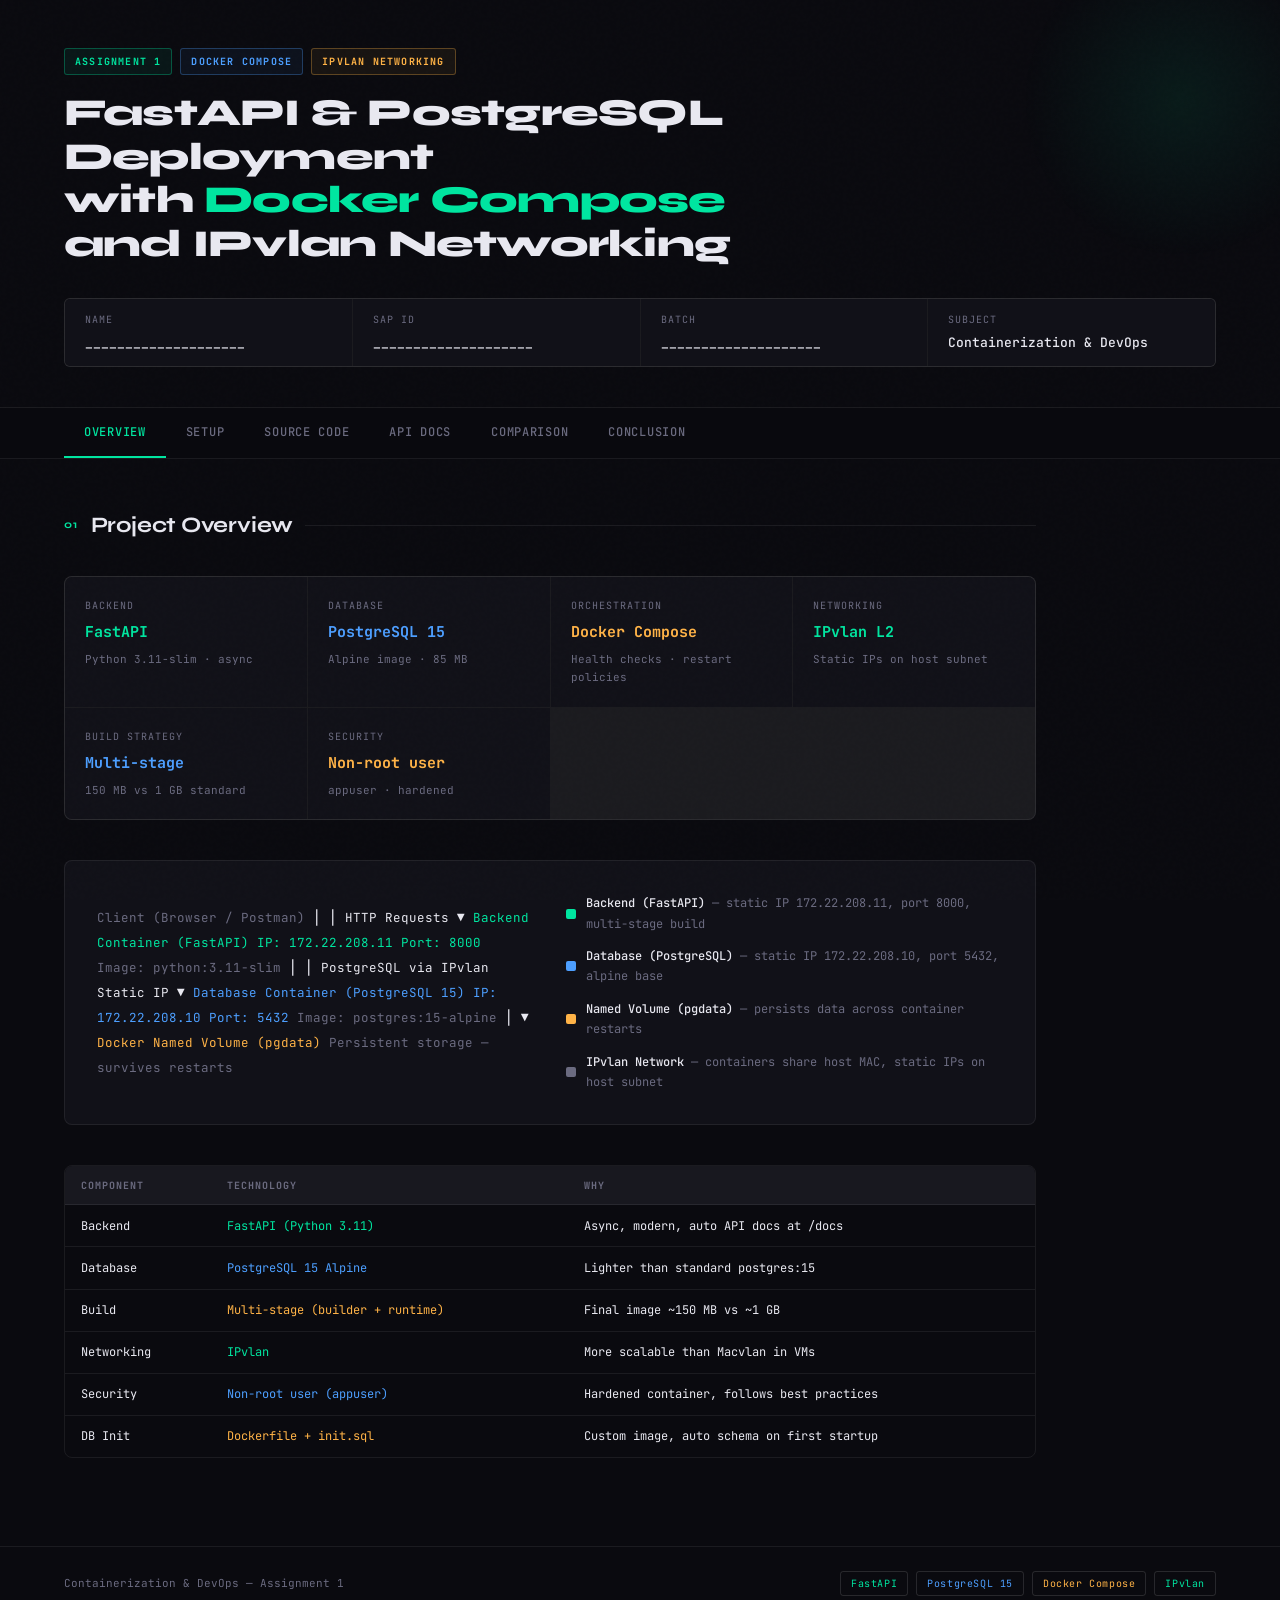
==== index.html @ c3306d7d "project files" ====
<!DOCTYPE html>
<html lang="en">
<head>
<meta charset="UTF-8">
<meta name="viewport" content="width=device-width, initial-scale=1.0">
<title>Assignment 1 — FastAPI & PostgreSQL with Docker</title>
<link href="https://fonts.googleapis.com/css2?family=JetBrains+Mono:wght@400;500;700&family=Syne:wght@400;600;700;800&display=swap" rel="stylesheet">
<style>
:root {
  --bg: #0a0a0f;
  --surface: #111118;
  --surface2: #18181f;
  --border: rgba(255,255,255,0.07);
  --border2: rgba(255,255,255,0.12);
  --text: #e8e8f0;
  --muted: #6b6b80;
  --accent: #00e5a0;
  --accent2: #4d9fff;
  --accent3: #ff6b6b;
  --amber: #ffb347;
  --font-display: 'Syne', sans-serif;
  --font-mono: 'JetBrains Mono', monospace;
}
*, *::before, *::after { box-sizing: border-box; margin: 0; padding: 0; }
html { scroll-behavior: smooth; }
body {
  background: var(--bg);
  color: var(--text);
  font-family: var(--font-mono);
  font-size: 14px;
  line-height: 1.7;
  min-height: 100vh;
}

/* ── NOISE OVERLAY ── */
body::before {
  content: '';
  position: fixed;
  inset: 0;
  background-image: url("data:image/svg+xml,%3Csvg viewBox='0 0 256 256' xmlns='http://www.w3.org/2000/svg'%3E%3Cfilter id='noise'%3E%3CfeTurbulence type='fractalNoise' baseFrequency='0.9' numOctaves='4' stitchTiles='stitch'/%3E%3C/filter%3E%3Crect width='100%25' height='100%25' filter='url(%23noise)' opacity='0.03'/%3E%3C/svg%3E");
  pointer-events: none;
  z-index: 0;
  opacity: 0.4;
}

/* ── HEADER ── */
.header {
  position: relative;
  border-bottom: 1px solid var(--border);
  padding: 3rem 4rem 2.5rem;
  overflow: hidden;
}
.header::before {
  content: '';
  position: absolute;
  top: -60px; right: -60px;
  width: 320px; height: 320px;
  border-radius: 50%;
  background: radial-gradient(circle, rgba(0,229,160,0.08) 0%, transparent 70%);
  pointer-events: none;
}
.header-top {
  display: flex;
  align-items: flex-start;
  justify-content: space-between;
  flex-wrap: wrap;
  gap: 1.5rem;
  margin-bottom: 2rem;
}
.badge-row { display: flex; gap: 8px; flex-wrap: wrap; margin-bottom: 1rem; }
.badge {
  font-size: 10px;
  font-weight: 700;
  letter-spacing: .12em;
  text-transform: uppercase;
  padding: 4px 10px;
  border-radius: 3px;
  border: 1px solid;
}
.badge-green { color: var(--accent); border-color: rgba(0,229,160,0.3); background: rgba(0,229,160,0.06); }
.badge-blue { color: var(--accent2); border-color: rgba(77,159,255,0.3); background: rgba(77,159,255,0.06); }
.badge-amber { color: var(--amber); border-color: rgba(255,179,71,0.3); background: rgba(255,179,71,0.06); }
.title {
  font-family: var(--font-display);
  font-size: clamp(22px, 4vw, 38px);
  font-weight: 800;
  line-height: 1.15;
  max-width: 680px;
  letter-spacing: -0.02em;
}
.title span { color: var(--accent); }
.meta-grid {
  display: grid;
  grid-template-columns: repeat(auto-fit, minmax(140px, 1fr));
  gap: 1px;
  background: var(--border);
  border: 1px solid var(--border);
  border-radius: 6px;
  overflow: hidden;
  margin-top: 2rem;
}
.meta-cell {
  background: var(--surface);
  padding: .75rem 1.25rem;
}
.meta-label { font-size: 10px; letter-spacing: .1em; text-transform: uppercase; color: var(--muted); margin-bottom: 4px; }
.meta-value { font-size: 13px; font-weight: 500; color: var(--text); }

/* ── NAV ── */
.nav {
  position: sticky;
  top: 0;
  background: rgba(10,10,15,0.92);
  backdrop-filter: blur(12px);
  border-bottom: 1px solid var(--border);
  padding: 0 4rem;
  display: flex;
  gap: 0;
  z-index: 100;
  overflow-x: auto;
}
.nav-btn {
  background: none;
  border: none;
  color: var(--muted);
  font-family: var(--font-mono);
  font-size: 12px;
  font-weight: 500;
  letter-spacing: .06em;
  text-transform: uppercase;
  padding: 1rem 1.25rem;
  cursor: pointer;
  border-bottom: 2px solid transparent;
  transition: color .2s, border-color .2s;
  white-space: nowrap;
}
.nav-btn:hover { color: var(--text); }
.nav-btn.active { color: var(--accent); border-bottom-color: var(--accent); }

/* ── MAIN ── */
main { padding: 3rem 4rem; max-width: 1100px; }

/* ── SECTIONS ── */
.section { display: none; animation: fadeIn .25s ease; }
.section.active { display: block; }
@keyframes fadeIn { from { opacity: 0; transform: translateY(6px); } to { opacity: 1; transform: translateY(0); } }

.section-head {
  display: flex;
  align-items: center;
  gap: 12px;
  margin-bottom: 2rem;
}
.section-num {
  font-family: var(--font-display);
  font-size: 11px;
  font-weight: 700;
  color: var(--accent);
  letter-spacing: .12em;
  text-transform: uppercase;
}
.section-title {
  font-family: var(--font-display);
  font-size: 22px;
  font-weight: 700;
  letter-spacing: -0.01em;
}
.section-line { flex: 1; height: 1px; background: var(--border); }

/* ── CARDS ── */
.cards { display: grid; grid-template-columns: repeat(auto-fit, minmax(200px, 1fr)); gap: 1px; background: var(--border); border: 1px solid var(--border); border-radius: 8px; overflow: hidden; margin-bottom: 2.5rem; }
.card { background: var(--surface); padding: 1.25rem; transition: background .15s; }
.card:hover { background: var(--surface2); }
.card-label { font-size: 10px; letter-spacing: .1em; text-transform: uppercase; color: var(--muted); margin-bottom: 6px; }
.card-value { font-size: 15px; font-weight: 700; margin-bottom: 4px; }
.card-sub { font-size: 11px; color: var(--muted); }
.card-value.green { color: var(--accent); }
.card-value.blue { color: var(--accent2); }
.card-value.amber { color: var(--amber); }
.card-value.red { color: var(--accent3); }

/* ── ARCH DIAGRAM ── */
.arch {
  background: var(--surface);
  border: 1px solid var(--border);
  border-radius: 8px;
  padding: 2rem;
  margin-bottom: 2.5rem;
  display: grid;
  grid-template-columns: 1fr 1fr;
  gap: 2rem;
  align-items: center;
}
.arch-diagram { font-family: var(--font-mono); font-size: 12.5px; line-height: 2; }
.arch-diagram .g { color: var(--accent); }
.arch-diagram .b { color: var(--accent2); }
.arch-diagram .a { color: var(--amber); }
.arch-diagram .dim { color: var(--muted); }
.arch-legend { display: flex; flex-direction: column; gap: 12px; }
.leg-item { display: flex; align-items: center; gap: 10px; }
.leg-dot { width: 10px; height: 10px; border-radius: 2px; flex-shrink: 0; }
.leg-text { font-size: 12px; color: var(--muted); }
.leg-text strong { color: var(--text); font-weight: 500; }

/* ── STEPS ── */
.steps { display: flex; flex-direction: column; gap: 0; border: 1px solid var(--border); border-radius: 8px; overflow: hidden; margin-bottom: 2.5rem; }
.step { display: flex; gap: 1.25rem; padding: 1.5rem; border-bottom: 1px solid var(--border); background: var(--surface); transition: background .15s; }
.step:last-child { border-bottom: none; }
.step:hover { background: var(--surface2); }
.step-num {
  width: 32px; height: 32px;
  border-radius: 6px;
  background: rgba(0,229,160,0.08);
  border: 1px solid rgba(0,229,160,0.2);
  color: var(--accent);
  display: flex; align-items: center; justify-content: center;
  font-size: 12px; font-weight: 700;
  flex-shrink: 0;
}
.step-body {}
.step-title { font-weight: 700; font-size: 13px; margin-bottom: 4px; color: var(--text); }
.step-desc { font-size: 12px; color: var(--muted); line-height: 1.6; margin-bottom: 8px; }

/* ── CODE ── */
.code {
  background: #0d0d14;
  border: 1px solid var(--border2);
  border-radius: 6px;
  padding: .75rem 1rem;
  font-family: var(--font-mono);
  font-size: 12px;
  line-height: 1.8;
  color: #c8c8d8;
  overflow-x: auto;
  white-space: pre;
  margin-top: 8px;
}
.code .cmd { color: var(--accent); }
.code .flag { color: var(--accent2); }
.code .val { color: var(--amber); }
.code .cmt { color: var(--muted); font-style: italic; }
.code-block-full {
  background: #0d0d14;
  border: 1px solid var(--border2);
  border-radius: 8px;
  overflow: hidden;
  margin-bottom: 2rem;
}
.code-header {
  background: var(--surface2);
  border-bottom: 1px solid var(--border);
  padding: .5rem 1rem;
  display: flex;
  align-items: center;
  justify-content: space-between;
}
.code-filename { font-size: 11px; color: var(--accent2); letter-spacing: .04em; }
.code-lang { font-size: 10px; color: var(--muted); text-transform: uppercase; letter-spacing: .1em; }
.code-body { padding: 1.25rem; font-size: 12px; line-height: 1.9; overflow-x: auto; white-space: pre; color: #c8c8d8; }
.kw { color: #c792ea; }
.str { color: #c3e88d; }
.fn { color: #82aaff; }
.num { color: var(--amber); }
.cm { color: #546e7a; font-style: italic; }
.dec { color: var(--accent); }

/* ── TABLE ── */
.table-wrap { border: 1px solid var(--border); border-radius: 8px; overflow: hidden; margin-bottom: 2.5rem; overflow-x: auto; }
table { width: 100%; border-collapse: collapse; }
th { background: var(--surface2); padding: .65rem 1rem; text-align: left; font-size: 10px; font-weight: 700; letter-spacing: .1em; text-transform: uppercase; color: var(--muted); border-bottom: 1px solid var(--border); white-space: nowrap; }
td { padding: .65rem 1rem; border-bottom: 1px solid var(--border); font-size: 12px; color: var(--text); }
tr:last-child td { border-bottom: none; }
tr:hover td { background: var(--surface2); }
.tick { color: var(--accent); font-weight: 700; }
.cross { color: var(--accent3); font-weight: 700; }

/* ── API ENDPOINTS ── */
.endpoints { display: flex; flex-direction: column; gap: 1px; background: var(--border); border: 1px solid var(--border); border-radius: 8px; overflow: hidden; margin-bottom: 2.5rem; }
.endpoint { background: var(--surface); padding: 1.25rem 1.5rem; display: flex; gap: 1rem; align-items: flex-start; transition: background .15s; }
.endpoint:hover { background: var(--surface2); }
.method-badge { font-size: 10px; font-weight: 700; padding: 3px 10px; border-radius: 3px; flex-shrink: 0; margin-top: 3px; letter-spacing: .06em; }
.get { background: rgba(0,229,160,0.1); color: var(--accent); border: 1px solid rgba(0,229,160,0.25); }
.post { background: rgba(77,159,255,0.1); color: var(--accent2); border: 1px solid rgba(77,159,255,0.25); }
.ep-path { font-weight: 700; font-size: 14px; color: var(--text); margin-bottom: 4px; }
.ep-desc { font-size: 12px; color: var(--muted); margin-bottom: 8px; }
.ep-response { background: #0d0d14; border: 1px solid var(--border2); border-radius: 4px; padding: .5rem .75rem; font-size: 11px; color: var(--accent); white-space: pre; overflow-x: auto; }

/* ── CONCLUSION ── */
.conclusion-grid { display: grid; grid-template-columns: repeat(auto-fit, minmax(240px, 1fr)); gap: 12px; margin-bottom: 2.5rem; }
.conclusion-item { background: var(--surface); border: 1px solid var(--border); border-radius: 8px; padding: 1rem 1.25rem; display: flex; gap: 10px; align-items: flex-start; }
.check-icon { width: 20px; height: 20px; border-radius: 4px; background: rgba(0,229,160,0.1); border: 1px solid rgba(0,229,160,0.25); display: flex; align-items: center; justify-content: center; font-size: 11px; color: var(--accent); flex-shrink: 0; margin-top: 1px; }
.conclusion-text { font-size: 12px; line-height: 1.6; color: var(--muted); }
.conclusion-text strong { color: var(--text); font-weight: 600; display: block; margin-bottom: 2px; }

/* ── FOOTER ── */
footer {
  border-top: 1px solid var(--border);
  padding: 1.5rem 4rem;
  display: flex;
  justify-content: space-between;
  align-items: center;
  flex-wrap: wrap;
  gap: 1rem;
  font-size: 11px;
  color: var(--muted);
}
.footer-pills { display: flex; gap: 8px; flex-wrap: wrap; }
.fpill { padding: 3px 10px; border-radius: 3px; border: 1px solid var(--border2); font-size: 10px; letter-spacing: .06em; }

@media (max-width: 768px) {
  .header, main, footer { padding-left: 1.5rem; padding-right: 1.5rem; }
  .nav { padding: 0 1.5rem; }
  .arch { grid-template-columns: 1fr; }
}
</style>
</head>
<body>

<!-- HEADER -->
<header class="header">
  <div class="badge-row">
    <span class="badge badge-green">Assignment 1</span>
    <span class="badge badge-blue">Docker Compose</span>
    <span class="badge badge-amber">IPvlan Networking</span>
  </div>
  <h1 class="title">FastAPI & PostgreSQL Deployment<br>with <span>Docker Compose</span> and IPvlan Networking</h1>
  <div class="meta-grid">
    <div class="meta-cell">
      <div class="meta-label">Name</div>
      <div class="meta-value">____________________</div>
    </div>
    <div class="meta-cell">
      <div class="meta-label">SAP ID</div>
      <div class="meta-value">____________________</div>
    </div>
    <div class="meta-cell">
      <div class="meta-label">Batch</div>
      <div class="meta-value">____________________</div>
    </div>
    <div class="meta-cell">
      <div class="meta-label">Subject</div>
      <div class="meta-value">Containerization & DevOps</div>
    </div>
  </div>
</header>

<!-- NAV -->
<nav class="nav">
  <button class="nav-btn active" onclick="showSection('overview')">Overview</button>
  <button class="nav-btn" onclick="showSection('setup')">Setup</button>
  <button class="nav-btn" onclick="showSection('code')">Source Code</button>
  <button class="nav-btn" onclick="showSection('api')">API Docs</button>
  <button class="nav-btn" onclick="showSection('compare')">Comparison</button>
  <button class="nav-btn" onclick="showSection('conclusion')">Conclusion</button>
</nav>

<!-- MAIN -->
<main>

  <!-- OVERVIEW -->
  <section class="section active" id="sec-overview">
    <div class="section-head">
      <span class="section-num">01</span>
      <h2 class="section-title">Project Overview</h2>
      <div class="section-line"></div>
    </div>

    <div class="cards">
      <div class="card">
        <div class="card-label">Backend</div>
        <div class="card-value green">FastAPI</div>
        <div class="card-sub">Python 3.11-slim · async</div>
      </div>
      <div class="card">
        <div class="card-label">Database</div>
        <div class="card-value blue">PostgreSQL 15</div>
        <div class="card-sub">Alpine image · 85 MB</div>
      </div>
      <div class="card">
        <div class="card-label">Orchestration</div>
        <div class="card-value amber">Docker Compose</div>
        <div class="card-sub">Health checks · restart policies</div>
      </div>
      <div class="card">
        <div class="card-label">Networking</div>
        <div class="card-value green">IPvlan L2</div>
        <div class="card-sub">Static IPs on host subnet</div>
      </div>
      <div class="card">
        <div class="card-label">Build Strategy</div>
        <div class="card-value blue">Multi-stage</div>
        <div class="card-sub">150 MB vs 1 GB standard</div>
      </div>
      <div class="card">
        <div class="card-label">Security</div>
        <div class="card-value amber">Non-root user</div>
        <div class="card-sub">appuser · hardened</div>
      </div>
    </div>

    <div class="arch">
      <div class="arch-diagram"><span class="dim">Client (Browser / Postman)</span>
          │
          │ HTTP Requests
          ▼
<span class="g">Backend Container (FastAPI)</span>
<span class="g">IP: 172.22.208.11  Port: 8000</span>
<span class="dim">Image: python:3.11-slim</span>
          │
          │ PostgreSQL via IPvlan Static IP
          ▼
<span class="b">Database Container (PostgreSQL 15)</span>
<span class="b">IP: 172.22.208.10  Port: 5432</span>
<span class="dim">Image: postgres:15-alpine</span>
          │
          ▼
<span class="a">Docker Named Volume (pgdata)</span>
<span class="dim">Persistent storage — survives restarts</span></div>
      <div class="arch-legend">
        <div class="leg-item"><div class="leg-dot" style="background:var(--accent)"></div><div class="leg-text"><strong>Backend (FastAPI)</strong> — static IP 172.22.208.11, port 8000, multi-stage build</div></div>
        <div class="leg-item"><div class="leg-dot" style="background:var(--accent2)"></div><div class="leg-text"><strong>Database (PostgreSQL)</strong> — static IP 172.22.208.10, port 5432, alpine base</div></div>
        <div class="leg-item"><div class="leg-dot" style="background:var(--amber)"></div><div class="leg-text"><strong>Named Volume (pgdata)</strong> — persists data across container restarts</div></div>
        <div class="leg-item"><div class="leg-dot" style="background:var(--muted)"></div><div class="leg-text"><strong>IPvlan Network</strong> — containers share host MAC, static IPs on host subnet</div></div>
      </div>
    </div>

    <div class="table-wrap">
      <table>
        <tr><th>Component</th><th>Technology</th><th>Why</th></tr>
        <tr><td>Backend</td><td style="color:var(--accent)">FastAPI (Python 3.11)</td><td>Async, modern, auto API docs at /docs</td></tr>
        <tr><td>Database</td><td style="color:var(--accent2)">PostgreSQL 15 Alpine</td><td>Lighter than standard postgres:15</td></tr>
        <tr><td>Build</td><td style="color:var(--amber)">Multi-stage (builder + runtime)</td><td>Final image ~150 MB vs ~1 GB</td></tr>
        <tr><td>Networking</td><td style="color:var(--accent)">IPvlan</td><td>More scalable than Macvlan in VMs</td></tr>
        <tr><td>Security</td><td style="color:var(--accent2)">Non-root user (appuser)</td><td>Hardened container, follows best practices</td></tr>
        <tr><td>DB Init</td><td style="color:var(--amber)">Dockerfile + init.sql</td><td>Custom image, auto schema on first startup</td></tr>
      </table>
    </div>
  </section>

  <!-- SETUP -->
  <section class="section" id="sec-setup">
    <div class="section-head">
      <span class="section-num">02</span>
      <h2 class="section-title">Step-by-Step Setup</h2>
      <div class="section-line"></div>
    </div>

    <div class="steps">
      <div class="step">
        <div class="step-num">1</div>
        <div class="step-body">
          <div class="step-title">Create project directory structure</div>
          <div class="step-desc">Create the main working directory and subdirectories for backend, database, and screenshots.</div>
          <div class="code"><span class="cmd">mkdir</span> containerized-webapp
<span class="cmd">cd</span> containerized-webapp
<span class="cmd">mkdir</span> backend database screenshots</div>
        </div>
      </div>
      <div class="step">
        <div class="step-num">2</div>
        <div class="step-body">
          <div class="step-title">Create all project files</div>
          <div class="step-desc">Create app.py, requirements.txt, Dockerfiles, init.sql, docker-compose.yml and .gitignore.</div>
          <div class="code"><span class="cmd">nano</span> backend/app.py
<span class="cmd">nano</span> backend/requirements.txt
<span class="cmd">nano</span> backend/Dockerfile
<span class="cmd">nano</span> backend/.dockerignore
<span class="cmd">nano</span> database/Dockerfile
<span class="cmd">nano</span> database/init.sql
<span class="cmd">nano</span> docker-compose.yml</div>
        </div>
      </div>
      <div class="step">
        <div class="step-num">3</div>
        <div class="step-body">
          <div class="step-title">Create IPvlan network</div>
          <div class="step-desc">IPvlan shares the host MAC address — more scalable than Macvlan in virtualized/cloud environments. Must be created before running compose.</div>
          <div class="code"><span class="cmd">docker network create</span> <span class="flag">-d</span> ipvlan \
  <span class="flag">--subnet=</span><span class="val">172.22.208.0/24</span> \
  <span class="flag">--gateway=</span><span class="val">172.22.208.1</span> \
  <span class="flag">-o</span> <span class="val">ipvlan_mode=l2</span> \
  <span class="flag">-o</span> <span class="val">parent=eth0</span> mynetwork</div>
        </div>
      </div>
      <div class="step">
        <div class="step-num">4</div>
        <div class="step-body">
          <div class="step-title">Verify network creation</div>
          <div class="step-desc">Confirm the IPvlan network appears in the list and inspect its configuration.</div>
          <div class="code"><span class="cmd">docker network ls</span>
<span class="cmd">docker network inspect</span> mynetwork</div>
        </div>
      </div>
      <div class="step">
        <div class="step-num">5</div>
        <div class="step-body">
          <div class="step-title">Build and start all containers</div>
          <div class="step-desc">Docker Compose builds both images and starts containers. Backend waits for DB health check before starting.</div>
          <div class="code"><span class="cmd">docker compose up</span> <span class="flag">--build</span></div>
        </div>
      </div>
      <div class="step">
        <div class="step-num">6</div>
        <div class="step-body">
          <div class="step-title">Verify running containers and static IPs</div>
          <div class="step-desc">Confirm both containers are up and assigned their correct static IP addresses.</div>
          <div class="code"><span class="cmd">docker ps</span>
<span class="cmd">docker inspect</span> backend_api | grep IPAddress
<span class="cmd">docker inspect</span> postgres_db | grep IPAddress</div>
        </div>
      </div>
      <div class="step">
        <div class="step-num">7</div>
        <div class="step-body">
          <div class="step-title">Test API endpoints</div>
          <div class="step-desc">Run health check, insert a record via POST, then fetch all records via GET.</div>
          <div class="code"><span class="cmt"># Health check</span>
<span class="cmd">docker exec</span> backend_api python3 -c <span class="val">"import urllib.request; print(urllib.request.urlopen('http://localhost:8000/health').read().decode())"</span>

<span class="cmt"># Insert record (POST)</span>
<span class="cmd">docker exec</span> backend_api python3 -c <span class="val">"
import urllib.request, json
data = json.dumps({'data': 'Hello World'}).encode()
req = urllib.request.Request('http://localhost:8000/api/records',
  data=data, headers={'Content-Type': 'application/json'})
print(urllib.request.urlopen(req).read().decode())"</span>

<span class="cmt"># Fetch all records (GET)</span>
<span class="cmd">docker exec</span> backend_api python3 -c <span class="val">"import urllib.request; print(urllib.request.urlopen('http://localhost:8000/api/records').read().decode())"</span></div>
        </div>
      </div>
      <div class="step">
        <div class="step-num">8</div>
        <div class="step-body">
          <div class="step-title">Test volume persistence</div>
          <div class="step-desc">Stop containers, restart them, and verify data survives — confirming named volume works correctly.</div>
          <div class="code"><span class="cmd">docker compose down</span>
<span class="cmd">docker compose up</span> <span class="flag">-d</span>
<span class="cmd">docker volume ls</span>
<span class="cmt"># Fetch records again — data should still exist</span></div>
        </div>
      </div>
    </div>
  </section>

  <!-- SOURCE CODE -->
  <section class="section" id="sec-code">
    <div class="section-head">
      <span class="section-num">03</span>
      <h2 class="section-title">Source Code</h2>
      <div class="section-line"></div>
    </div>

    <div class="code-block-full">
      <div class="code-header">
        <span class="code-filename">backend/app.py</span>
        <span class="code-lang">Python</span>
      </div>
      <div class="code-body"><span class="kw">from</span> fastapi <span class="kw">import</span> FastAPI
<span class="kw">from</span> pydantic <span class="kw">import</span> BaseModel
<span class="kw">import</span> psycopg2, os, time

app = <span class="fn">FastAPI</span>(title=<span class="str">"Containerized Web App"</span>, version=<span class="str">"1.0.0"</span>)

DB_HOST = os.getenv(<span class="str">"DB_HOST"</span>, <span class="str">"db"</span>)
DB_PORT = os.getenv(<span class="str">"DB_PORT"</span>, <span class="str">"5432"</span>)
DB_NAME = os.getenv(<span class="str">"DB_NAME"</span>, <span class="str">"appdb"</span>)
DB_USER = os.getenv(<span class="str">"DB_USER"</span>, <span class="str">"shreya"</span>)
DB_PASS = os.getenv(<span class="str">"DB_PASS"</span>, <span class="str">"shreya123"</span>)

<span class="kw">def</span> <span class="fn">get_connection</span>():
    retries = <span class="num">5</span>
    <span class="kw">while</span> retries > <span class="num">0</span>:
        <span class="kw">try</span>:
            conn = psycopg2.<span class="fn">connect</span>(host=DB_HOST, port=DB_PORT,
                dbname=DB_NAME, user=DB_USER, password=DB_PASS)
            <span class="kw">return</span> conn
        <span class="kw">except</span> psycopg2.OperationalError:
            retries -= <span class="num">1</span>
            time.<span class="fn">sleep</span>(<span class="num">2</span>)
    <span class="kw">raise</span> <span class="fn">Exception</span>(<span class="str">"Could not connect to database."</span>)

<span class="dec">@app.on_event</span>(<span class="str">"startup"</span>)
<span class="kw">def</span> <span class="fn">startup_event</span>():
    conn = <span class="fn">get_connection</span>()
    cur = conn.<span class="fn">cursor</span>()
    cur.<span class="fn">execute</span>(<span class="str">"""CREATE TABLE IF NOT EXISTS records (
        id SERIAL PRIMARY KEY,
        data TEXT NOT NULL,
        created_at TIMESTAMP DEFAULT CURRENT_TIMESTAMP
    )"""</span>)
    conn.<span class="fn">commit</span>(); cur.<span class="fn">close</span>(); conn.<span class="fn">close</span>()

<span class="kw">class</span> <span class="fn">RecordIn</span>(BaseModel):
    data: str

<span class="dec">@app.get</span>(<span class="str">"/health"</span>)
<span class="kw">def</span> <span class="fn">health_check</span>():
    <span class="kw">return</span> {<span class="str">"status"</span>: <span class="str">"healthy"</span>, <span class="str">"service"</span>: <span class="str">"fastapi-backend"</span>}

<span class="dec">@app.post</span>(<span class="str">"/api/records"</span>)
<span class="kw">def</span> <span class="fn">insert_record</span>(record: RecordIn):
    conn = <span class="fn">get_connection</span>()
    cur = conn.<span class="fn">cursor</span>()
    cur.<span class="fn">execute</span>(<span class="str">"INSERT INTO records (data) VALUES (%s) RETURNING id"</span>, (record.data,))
    new_id = cur.<span class="fn">fetchone</span>()[<span class="num">0</span>]
    conn.<span class="fn">commit</span>(); cur.<span class="fn">close</span>(); conn.<span class="fn">close</span>()
    <span class="kw">return</span> {<span class="str">"message"</span>: <span class="str">"Record inserted successfully"</span>, <span class="str">"id"</span>: new_id}

<span class="dec">@app.get</span>(<span class="str">"/api/records"</span>)
<span class="kw">def</span> <span class="fn">fetch_records</span>():
    conn = <span class="fn">get_connection</span>()
    cur = conn.<span class="fn">cursor</span>()
    cur.<span class="fn">execute</span>(<span class="str">"SELECT id, data, created_at FROM records ORDER BY id"</span>)
    rows = cur.<span class="fn">fetchall</span>()
    cur.<span class="fn">close</span>(); conn.<span class="fn">close</span>()
    <span class="kw">return</span> [{<span class="str">"id"</span>: r[<span class="num">0</span>], <span class="str">"data"</span>: r[<span class="num">1</span>], <span class="str">"created_at"</span>: <span class="fn">str</span>(r[<span class="num">2</span>])} <span class="kw">for</span> r <span class="kw">in</span> rows]</div>
    </div>

    <div class="code-block-full">
      <div class="code-header">
        <span class="code-filename">backend/Dockerfile</span>
        <span class="code-lang">Dockerfile · Multi-stage</span>
      </div>
      <div class="code-body"><span class="cm"># Stage 1: Builder — installs all dependencies</span>
<span class="kw">FROM</span> python:3.11-slim <span class="kw">AS</span> builder
<span class="kw">WORKDIR</span> /build
<span class="kw">COPY</span> requirements.txt .
<span class="kw">RUN</span> pip install --upgrade pip && \
    pip install --prefix=/install --no-cache-dir -r requirements.txt

<span class="cm"># Stage 2: Runtime — copies only what is needed</span>
<span class="kw">FROM</span> python:3.11-slim <span class="kw">AS</span> runtime
<span class="kw">WORKDIR</span> /app
<span class="kw">COPY</span> --from=builder /install /usr/local
<span class="kw">COPY</span> app.py .

<span class="cm"># Create non-root user for security</span>
<span class="kw">RUN</span> addgroup --system appgroup && \
    adduser --system --ingroup appgroup appuser
<span class="kw">USER</span> appuser
<span class="kw">EXPOSE</span> 8000
<span class="kw">CMD</span> ["uvicorn", "app:app", "--host", "0.0.0.0", "--port", "8000"]</div>
    </div>

    <div class="code-block-full">
      <div class="code-header">
        <span class="code-filename">docker-compose.yml</span>
        <span class="code-lang">YAML</span>
      </div>
      <div class="code-body"><span class="kw">version:</span> <span class="str">"3.9"</span>

<span class="kw">services:</span>

  <span class="fn">db:</span>
    build:
      context: ./database
      dockerfile: Dockerfile
    container_name: postgres_db
    environment:
      POSTGRES_USER: shreya
      POSTGRES_PASSWORD: shreya123
      POSTGRES_DB: appdb
    volumes:
      - pgdata:/var/lib/postgresql/data
    networks:
      mynetwork:
        ipv4_address: <span class="val">172.22.208.10</span>
    restart: unless-stopped
    healthcheck:
      test: <span class="str">["CMD-SHELL", "pg_isready -U shreya -d appdb"]</span>
      interval: 10s
      timeout: 5s
      retries: 5

  <span class="fn">backend:</span>
    build:
      context: ./backend
      dockerfile: Dockerfile
    container_name: backend_api
    environment:
      DB_HOST: <span class="val">172.22.208.10</span>
      DB_PORT: 5432
      DB_NAME: appdb
      DB_USER: shreya
      DB_PASS: shreya123
    ports:
      - <span class="str">"8000:8000"</span>
    networks:
      mynetwork:
        ipv4_address: <span class="val">172.22.208.11</span>
    depends_on:
      db:
        condition: service_healthy
    restart: unless-stopped

<span class="kw">volumes:</span>
  pgdata:
    name: containerized-webapp_pgdata

<span class="kw">networks:</span>
  mynetwork:
    external: <span class="kw">true</span></div>
    </div>

    <div class="code-block-full">
      <div class="code-header">
        <span class="code-filename">database/init.sql</span>
        <span class="code-lang">SQL</span>
      </div>
      <div class="code-body"><span class="kw">DO</span> $$ <span class="kw">BEGIN</span>
  <span class="kw">CREATE USER</span> shreya <span class="kw">WITH PASSWORD</span> <span class="str">'shreya123'</span>;
<span class="kw">EXCEPTION WHEN</span> duplicate_object <span class="kw">THEN</span>
  <span class="kw">RAISE NOTICE</span> <span class="str">'User already exists, skipping.'</span>;
<span class="kw">END</span> $$;

<span class="kw">GRANT ALL PRIVILEGES ON DATABASE</span> appdb <span class="kw">TO</span> shreya;
\connect appdb;

<span class="kw">CREATE TABLE IF NOT EXISTS</span> records (
    id <span class="kw">SERIAL PRIMARY KEY</span>,
    data <span class="kw">TEXT NOT NULL</span>,
    created_at <span class="kw">TIMESTAMP DEFAULT</span> CURRENT_TIMESTAMP
);

<span class="kw">GRANT ALL PRIVILEGES ON ALL TABLES IN SCHEMA</span> public <span class="kw">TO</span> shreya;
<span class="kw">GRANT ALL PRIVILEGES ON ALL SEQUENCES IN SCHEMA</span> public <span class="kw">TO</span> shreya;</div>
    </div>
  </section>

  <!-- API -->
  <section class="section" id="sec-api">
    <div class="section-head">
      <span class="section-num">04</span>
      <h2 class="section-title">API Documentation</h2>
      <div class="section-line"></div>
    </div>

    <div class="endpoints">
      <div class="endpoint">
        <div class="method-badge get">GET</div>
        <div>
          <div class="ep-path">/health</div>
          <div class="ep-desc">Health check endpoint — used by Docker Compose healthcheck to confirm the service is running.</div>
          <div class="ep-response">{"status": "healthy", "service": "fastapi-backend"}</div>
        </div>
      </div>
      <div class="endpoint">
        <div class="method-badge post">POST</div>
        <div>
          <div class="ep-path">/api/records</div>
          <div class="ep-desc">Insert a new record into PostgreSQL. Accepts JSON body with a <code>data</code> field.</div>
          <div class="ep-response">Request:  {"data": "Hello World"}
Response: {"message": "Record inserted successfully", "id": 1}</div>
        </div>
      </div>
      <div class="endpoint">
        <div class="method-badge get">GET</div>
        <div>
          <div class="ep-path">/api/records</div>
          <div class="ep-desc">Fetch all records from the database ordered by ID ascending.</div>
          <div class="ep-response">[{"id": 1, "data": "Hello World", "created_at": "2024-01-01 10:00:00"}]</div>
        </div>
      </div>
      <div class="endpoint">
        <div class="method-badge get">GET</div>
        <div>
          <div class="ep-path">/docs</div>
          <div class="ep-desc">Auto-generated interactive Swagger UI provided by FastAPI. Available at http://localhost:8000/docs</div>
        </div>
      </div>
    </div>

    <div class="section-head" style="margin-top:2rem">
      <span class="section-num">—</span>
      <h2 class="section-title">Docker Compose Features</h2>
      <div class="section-line"></div>
    </div>

    <div class="table-wrap">
      <table>
        <tr><th>Feature</th><th>Purpose</th></tr>
        <tr><td style="color:var(--accent)">depends_on: service_healthy</td><td>Backend waits for DB to be fully ready before starting</td></tr>
        <tr><td style="color:var(--accent)">healthcheck on both services</td><td>Ensures containers are actually functional, not just running</td></tr>
        <tr><td style="color:var(--accent2)">restart: unless-stopped</td><td>Auto-restarts on failure — production-ready behaviour</td></tr>
        <tr><td style="color:var(--accent2)">external: true network</td><td>IPvlan network must be created manually before compose</td></tr>
        <tr><td style="color:var(--amber)">Named volume pgdata</td><td>Data persists across complete container restarts</td></tr>
        <tr><td style="color:var(--amber)">Environment variables</td><td>Passes DB credentials securely to containers at runtime</td></tr>
      </table>
    </div>
  </section>

  <!-- COMPARE -->
  <section class="section" id="sec-compare">
    <div class="section-head">
      <span class="section-num">05</span>
      <h2 class="section-title">Comparison & Optimization</h2>
      <div class="section-line"></div>
    </div>

    <div class="section-head" style="margin-bottom:1rem; margin-top:0">
      <span class="section-num">—</span>
      <h2 class="section-title" style="font-size:15px">IPvlan vs Macvlan</h2>
      <div class="section-line"></div>
    </div>
    <div class="table-wrap">
      <table>
        <tr><th>Feature</th><th>Macvlan</th><th>IPvlan</th></tr>
        <tr><td>MAC Address</td><td>Unique per container</td><td style="color:var(--accent)">Shared with host MAC</td></tr>
        <tr><td>Network Load</td><td>Higher — switch tracks many MACs</td><td style="color:var(--accent)">Lower</td></tr>
        <tr><td>Scalability</td><td>Limited by switch MAC table size</td><td style="color:var(--accent)">Highly scalable</td></tr>
        <tr><td>Host Isolation</td><td>Host cannot reach containers</td><td style="color:var(--accent)">Host can communicate</td></tr>
        <tr><td>Best Use Case</td><td>Small LAN / bare metal</td><td style="color:var(--accent)">✓ Cloud / VMs — used here</td></tr>
      </table>
    </div>

    <div class="section-head" style="margin-bottom:1rem">
      <span class="section-num">—</span>
      <h2 class="section-title" style="font-size:15px">Image size optimization</h2>
      <div class="section-line"></div>
    </div>
    <div class="table-wrap">
      <table>
        <tr><th>Base Image</th><th>Size</th><th>Used</th></tr>
        <tr><td>python:3.11</td><td>~1.0 GB</td><td><span class="cross">✗ Too large</span></td></tr>
        <tr><td>python:3.11-slim (multi-stage)</td><td>~150 MB</td><td><span class="tick">✓ Backend</span></td></tr>
        <tr><td>postgres:15</td><td>~400 MB</td><td><span class="cross">✗ Too large</span></td></tr>
        <tr><td>postgres:15-alpine</td><td>~85 MB</td><td><span class="tick">✓ Database</span></td></tr>
      </table>
    </div>

    <div class="section-head" style="margin-bottom:1rem">
      <span class="section-num">—</span>
      <h2 class="section-title" style="font-size:15px">Optimizations applied</h2>
      <div class="section-line"></div>
    </div>
    <div class="table-wrap">
      <table>
        <tr><th>Optimization</th><th>What it does</th><th>Impact</th></tr>
        <tr><td style="color:var(--accent)">Multi-stage build</td><td>Builder stage installs deps; runtime stage copies only result</td><td>~85% size reduction</td></tr>
        <tr><td style="color:var(--accent2)">Slim/Alpine base images</td><td>Minimal OS layer — no unnecessary packages</td><td>150 MB vs 1 GB</td></tr>
        <tr><td style="color:var(--amber)">.dockerignore</td><td>Excludes __pycache__, .env, .git from build context</td><td>Faster builds</td></tr>
        <tr><td style="color:var(--accent)">Non-root user</td><td>appuser created and used in backend container</td><td>Security hardening</td></tr>
        <tr><td style="color:var(--accent2)">Chained RUN commands</td><td>Combines commands to minimize image layers</td><td>Smaller image size</td></tr>
      </table>
    </div>
  </section>

  <!-- CONCLUSION -->
  <section class="section" id="sec-conclusion">
    <div class="section-head">
      <span class="section-num">06</span>
      <h2 class="section-title">Conclusion</h2>
      <div class="section-line"></div>
    </div>

    <div class="conclusion-grid">
      <div class="conclusion-item">
        <div class="check-icon">✓</div>
        <div class="conclusion-text"><strong>FastAPI Backend</strong>Modern Python API with POST, GET, and health endpoints. Auto-generated Swagger docs at /docs.</div>
      </div>
      <div class="conclusion-item">
        <div class="check-icon">✓</div>
        <div class="conclusion-text"><strong>PostgreSQL 15</strong>Custom Dockerfile with Alpine base and auto-init script. DB schema initialized on first startup.</div>
      </div>
      <div class="conclusion-item">
        <div class="check-icon">✓</div>
        <div class="conclusion-text"><strong>Multi-stage Docker build</strong>Final image reduced from ~1 GB to ~150 MB using slim base and builder/runtime separation.</div>
      </div>
      <div class="conclusion-item">
        <div class="check-icon">✓</div>
        <div class="conclusion-text"><strong>Docker Compose orchestration</strong>Health checks, restart policies, and depends_on ensure reliable container startup order.</div>
      </div>
      <div class="conclusion-item">
        <div class="check-icon">✓</div>
        <div class="conclusion-text"><strong>IPvlan networking</strong>Containers get static IPs — backend 172.22.208.11, database 172.22.208.10. Shared host MAC reduces switch load.</div>
      </div>
      <div class="conclusion-item">
        <div class="check-icon">✓</div>
        <div class="conclusion-text"><strong>Named volume persistence</strong>pgdata volume survives complete container restarts. Data confirmed present after docker compose down/up.</div>
      </div>
      <div class="conclusion-item">
        <div class="check-icon">✓</div>
        <div class="conclusion-text"><strong>Non-root user security</strong>appuser created and applied in backend container. Follows Docker security best practices.</div>
      </div>
      <div class="conclusion-item">
        <div class="check-icon">✓</div>
        <div class="conclusion-text"><strong>Auto schema creation</strong>DB table initialized on startup without any manual intervention using init.sql and on_event("startup").</div>
      </div>
    </div>

    <div class="table-wrap">
      <table>
        <tr><th>Requirement</th><th>Implementation</th><th>Status</th></tr>
        <tr><td>Containerized backend</td><td>FastAPI in python:3.11-slim container</td><td><span class="tick">✓ Done</span></td></tr>
        <tr><td>Containerized database</td><td>PostgreSQL 15 in postgres:15-alpine container</td><td><span class="tick">✓ Done</span></td></tr>
        <tr><td>Custom networking</td><td>IPvlan L2 with static IPs on host subnet</td><td><span class="tick">✓ Done</span></td></tr>
        <tr><td>Data persistence</td><td>Docker named volume pgdata</td><td><span class="tick">✓ Done</span></td></tr>
        <tr><td>Image optimization</td><td>Multi-stage build, alpine/slim bases, .dockerignore</td><td><span class="tick">✓ Done</span></td></tr>
        <tr><td>Health monitoring</td><td>Healthcheck on both services, depends_on condition</td><td><span class="tick">✓ Done</span></td></tr>
        <tr><td>Security</td><td>Non-root user, env vars for credentials</td><td><span class="tick">✓ Done</span></td></tr>
      </table>
    </div>
  </section>

</main>

<footer>
  <span>Containerization & DevOps — Assignment 1</span>
  <div class="footer-pills">
    <span class="fpill" style="color:var(--accent)">FastAPI</span>
    <span class="fpill" style="color:var(--accent2)">PostgreSQL 15</span>
    <span class="fpill" style="color:var(--amber)">Docker Compose</span>
    <span class="fpill" style="color:var(--accent)">IPvlan</span>
  </div>
</footer>

<script>
function showSection(id) {
  document.querySelectorAll('.section').forEach(s => s.classList.remove('active'));
  document.querySelectorAll('.nav-btn').forEach(b => b.classList.remove('active'));
  document.getElementById('sec-' + id).classList.add('active');
  event.target.classList.add('active');
  window.scrollTo({ top: 0, behavior: 'smooth' });
}
</script>
</body>
</html>
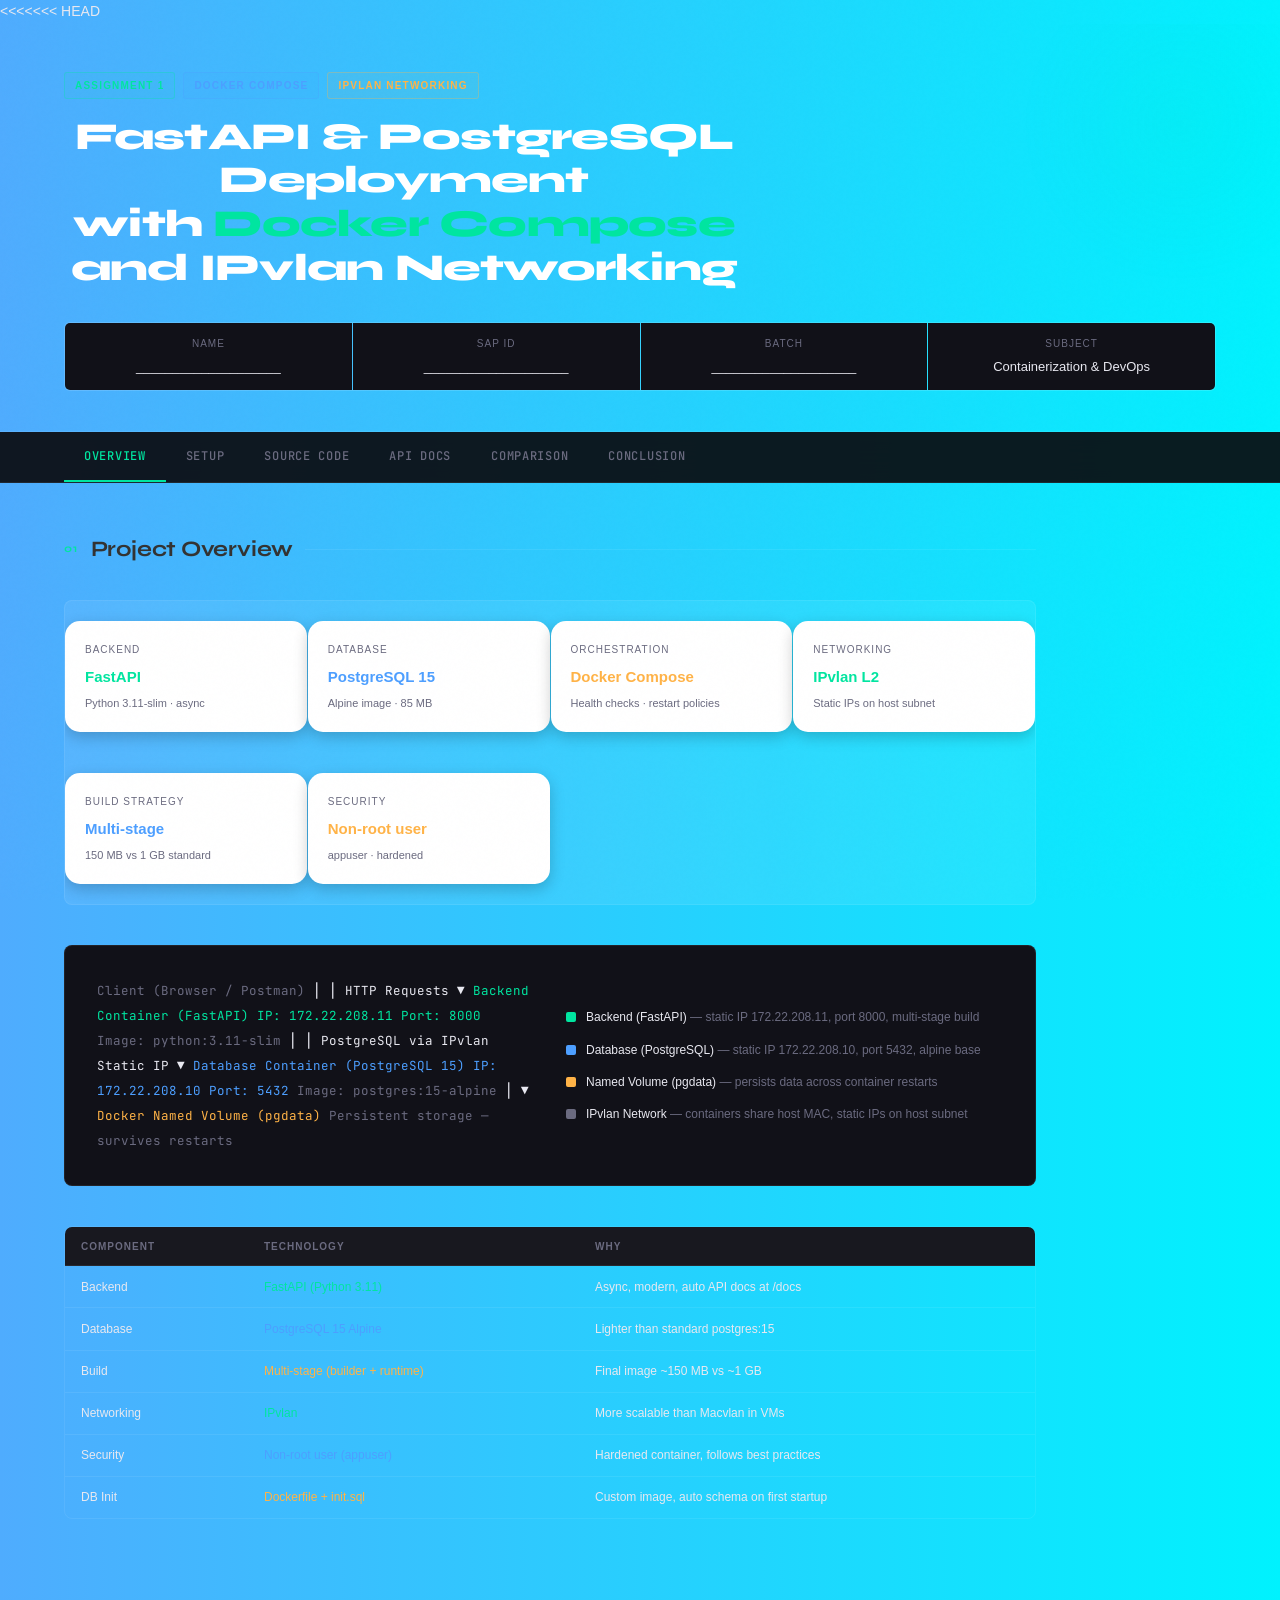
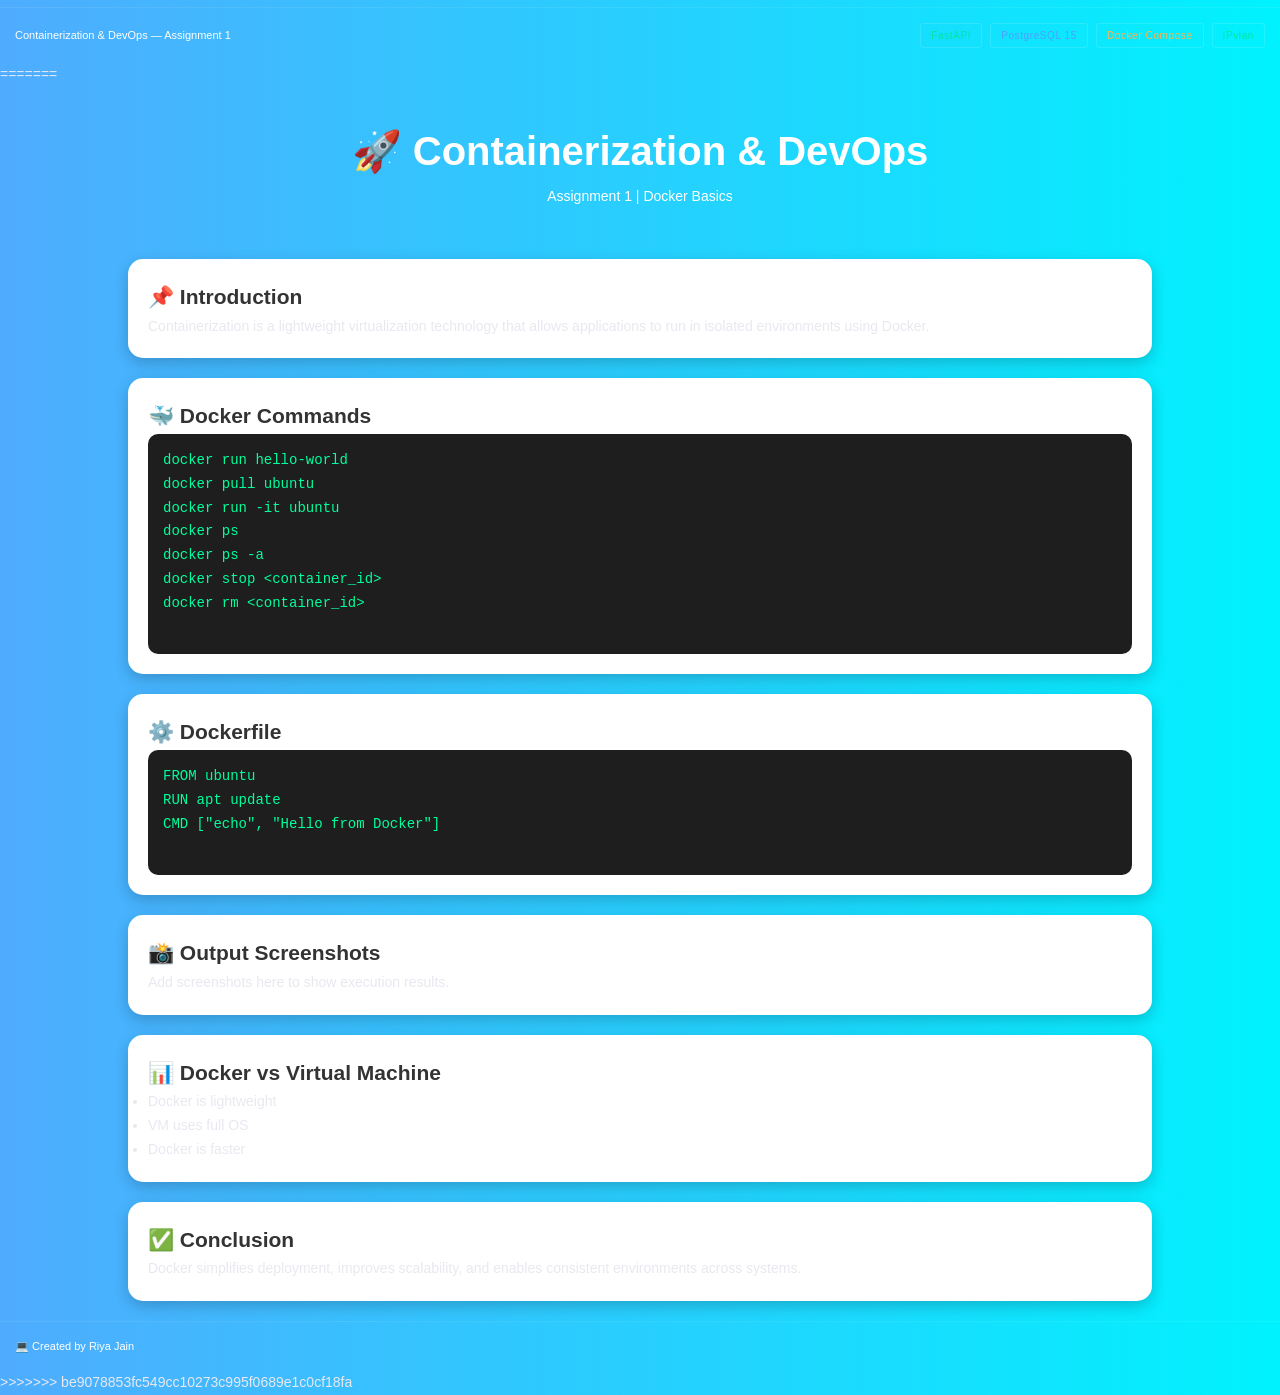
==== commit d05f8480: "Resolve merge conflicts" ====
--- a/index.html
+++ b/index.html
@@ -1,4 +1,5 @@
 <!DOCTYPE html>
+<<<<<<< HEAD
 <html lang="en">
 <head>
 <meta charset="UTF-8">
@@ -924,5 +925,129 @@
   window.scrollTo({ top: 0, behavior: 'smooth' });
 }
 </script>
+=======
+<html>
+<head>
+    <title>Containerization Assignment</title>
+
+    <style>
+        body {
+            margin: 0;
+            font-family: 'Segoe UI', sans-serif;
+            background: linear-gradient(to right, #4facfe, #00f2fe);
+        }
+
+        header {
+            text-align: center;
+            padding: 30px;
+            color: white;
+        }
+
+        header h1 {
+            margin: 0;
+            font-size: 40px;
+        }
+
+        .container {
+            width: 80%;
+            margin: auto;
+        }
+
+        .card {
+            background: white;
+            margin: 20px 0;
+            padding: 20px;
+            border-radius: 15px;
+            box-shadow: 0px 5px 15px rgba(0,0,0,0.2);
+        }
+
+        h2 {
+            color: #333;
+        }
+
+        pre {
+            background: #1e1e1e;
+            color: #00ff9d;
+            padding: 15px;
+            border-radius: 10px;
+            overflow-x: auto;
+        }
+
+        footer {
+            text-align: center;
+            padding: 15px;
+            color: white;
+        }
+    </style>
+</head>
+
+<body>
+
+<header>
+    <h1>🚀 Containerization & DevOps</h1>
+    <p>Assignment 1 | Docker Basics</p>
+</header>
+
+<div class="container">
+
+    <div class="card">
+        <h2>📌 Introduction</h2>
+        <p>
+            Containerization is a lightweight virtualization technology that allows
+            applications to run in isolated environments using Docker.
+        </p>
+    </div>
+
+    <div class="card">
+        <h2>🐳 Docker Commands</h2>
+        <pre>
+docker run hello-world
+docker pull ubuntu
+docker run -it ubuntu
+docker ps
+docker ps -a
+docker stop &lt;container_id&gt;
+docker rm &lt;container_id&gt;
+        </pre>
+    </div>
+
+    <div class="card">
+        <h2>⚙️ Dockerfile</h2>
+        <pre>
+FROM ubuntu
+RUN apt update
+CMD ["echo", "Hello from Docker"]
+        </pre>
+    </div>
+
+    <div class="card">
+        <h2>📸 Output Screenshots</h2>
+        <p>Add screenshots here to show execution results.</p>
+    </div>
+
+    <div class="card">
+        <h2>📊 Docker vs Virtual Machine</h2>
+        <ul>
+            <li>Docker is lightweight</li>
+            <li>VM uses full OS</li>
+            <li>Docker is faster</li>
+        </ul>
+    </div>
+
+    <div class="card">
+        <h2>✅ Conclusion</h2>
+        <p>
+            Docker simplifies deployment, improves scalability, and enables
+            consistent environments across systems.
+        </p>
+    </div>
+
+</div>
+
+<footer>
+    <p>💻 Created by Riya Jain</p>
+</footer>
+
+>>>>>>> be9078853fc549cc10273c995f0689e1c0cf18fa
 </body>
 </html>
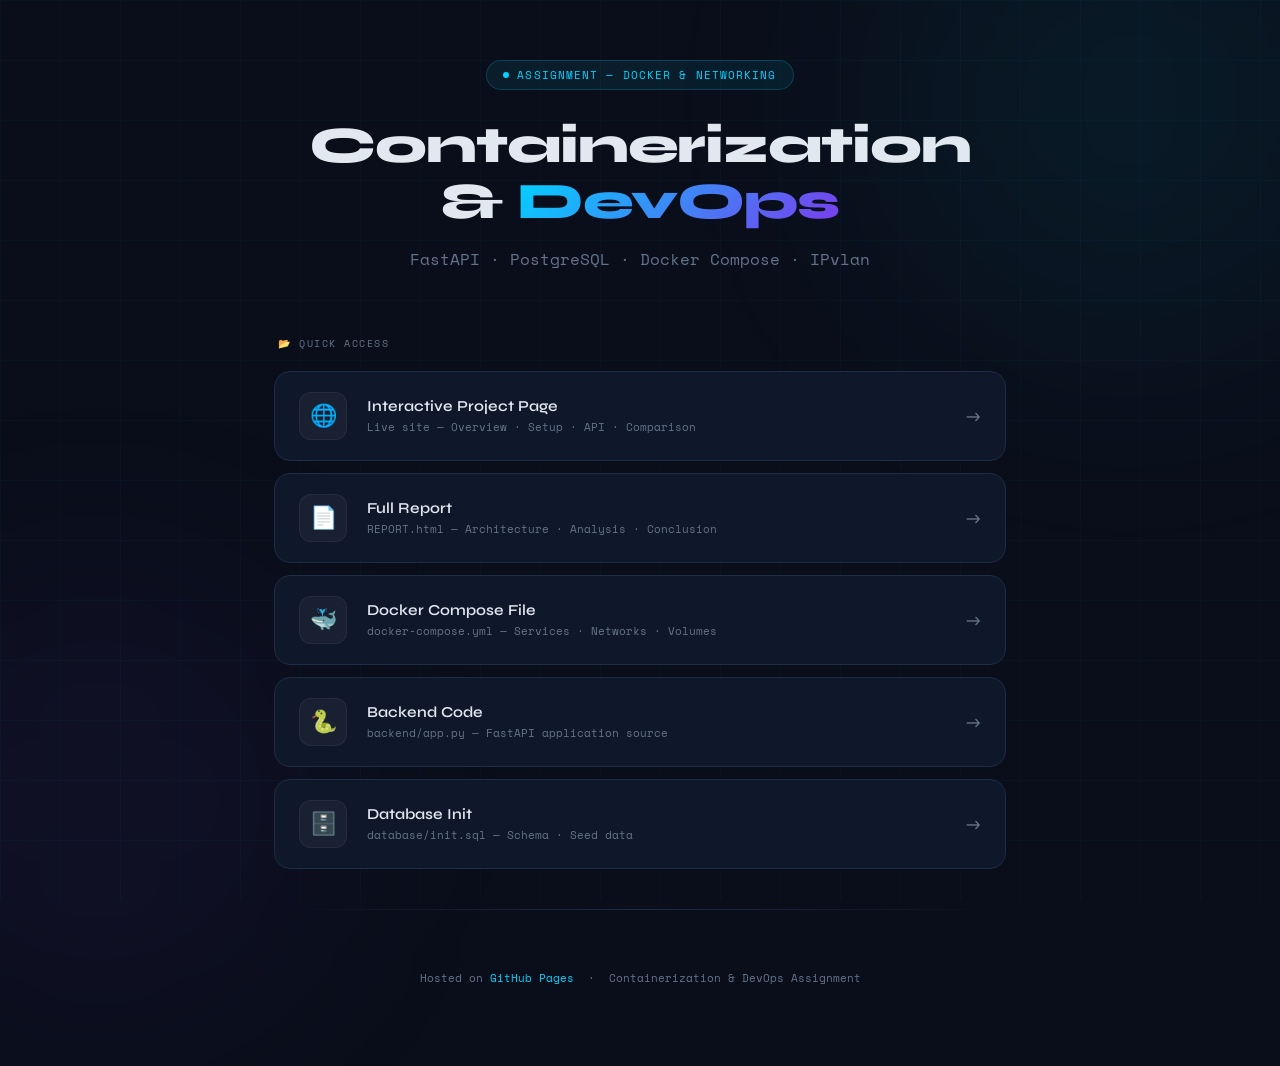
==== commit d1a00b93: "fix deploy" ====
--- a/index.html
+++ b/index.html
@@ -1,1053 +1,358 @@
 <!DOCTYPE html>
-<<<<<<< HEAD
 <html lang="en">
 <head>
 <meta charset="UTF-8">
 <meta name="viewport" content="width=device-width, initial-scale=1.0">
-<title>Assignment 1 — FastAPI & PostgreSQL with Docker</title>
-<link href="https://fonts.googleapis.com/css2?family=JetBrains+Mono:wght@400;500;700&family=Syne:wght@400;600;700;800&display=swap" rel="stylesheet">
+<title>Containerization & DevOps — Quick Access</title>
+<link href="https://fonts.googleapis.com/css2?family=Space+Mono:wght@400;700&family=Syne:wght@400;600;800&display=swap" rel="stylesheet">
 <style>
-:root {
-  --bg: #0a0a0f;
-  --surface: #111118;
-  --surface2: #18181f;
-  --border: rgba(255,255,255,0.07);
-  --border2: rgba(255,255,255,0.12);
-  --text: #e8e8f0;
-  --muted: #6b6b80;
-  --accent: #00e5a0;
-  --accent2: #4d9fff;
-  --accent3: #ff6b6b;
-  --amber: #ffb347;
-  --font-display: 'Syne', sans-serif;
-  --font-mono: 'JetBrains Mono', monospace;
-}
-*, *::before, *::after { box-sizing: border-box; margin: 0; padding: 0; }
-html { scroll-behavior: smooth; }
-body {
-  background: var(--bg);
-  color: var(--text);
-  font-family: var(--font-mono);
-  font-size: 14px;
-  line-height: 1.7;
-  min-height: 100vh;
-}
-
-/* ── NOISE OVERLAY ── */
-body::before {
-  content: '';
-  position: fixed;
-  inset: 0;
-  background-image: url("data:image/svg+xml,%3Csvg viewBox='0 0 256 256' xmlns='http://www.w3.org/2000/svg'%3E%3Cfilter id='noise'%3E%3CfeTurbulence type='fractalNoise' baseFrequency='0.9' numOctaves='4' stitchTiles='stitch'/%3E%3C/filter%3E%3Crect width='100%25' height='100%25' filter='url(%23noise)' opacity='0.03'/%3E%3C/svg%3E");
-  pointer-events: none;
-  z-index: 0;
-  opacity: 0.4;
-}
-
-/* ── HEADER ── */
-.header {
-  position: relative;
-  border-bottom: 1px solid var(--border);
-  padding: 3rem 4rem 2.5rem;
-  overflow: hidden;
-}
-.header::before {
-  content: '';
-  position: absolute;
-  top: -60px; right: -60px;
-  width: 320px; height: 320px;
-  border-radius: 50%;
-  background: radial-gradient(circle, rgba(0,229,160,0.08) 0%, transparent 70%);
-  pointer-events: none;
-}
-.header-top {
-  display: flex;
-  align-items: flex-start;
-  justify-content: space-between;
-  flex-wrap: wrap;
-  gap: 1.5rem;
-  margin-bottom: 2rem;
-}
-.badge-row { display: flex; gap: 8px; flex-wrap: wrap; margin-bottom: 1rem; }
-.badge {
-  font-size: 10px;
-  font-weight: 700;
-  letter-spacing: .12em;
-  text-transform: uppercase;
-  padding: 4px 10px;
-  border-radius: 3px;
-  border: 1px solid;
-}
-.badge-green { color: var(--accent); border-color: rgba(0,229,160,0.3); background: rgba(0,229,160,0.06); }
-.badge-blue { color: var(--accent2); border-color: rgba(77,159,255,0.3); background: rgba(77,159,255,0.06); }
-.badge-amber { color: var(--amber); border-color: rgba(255,179,71,0.3); background: rgba(255,179,71,0.06); }
-.title {
-  font-family: var(--font-display);
-  font-size: clamp(22px, 4vw, 38px);
-  font-weight: 800;
-  line-height: 1.15;
-  max-width: 680px;
-  letter-spacing: -0.02em;
-}
-.title span { color: var(--accent); }
-.meta-grid {
-  display: grid;
-  grid-template-columns: repeat(auto-fit, minmax(140px, 1fr));
-  gap: 1px;
-  background: var(--border);
-  border: 1px solid var(--border);
-  border-radius: 6px;
-  overflow: hidden;
-  margin-top: 2rem;
-}
-.meta-cell {
-  background: var(--surface);
-  padding: .75rem 1.25rem;
-}
-.meta-label { font-size: 10px; letter-spacing: .1em; text-transform: uppercase; color: var(--muted); margin-bottom: 4px; }
-.meta-value { font-size: 13px; font-weight: 500; color: var(--text); }
-
-/* ── NAV ── */
-.nav {
-  position: sticky;
-  top: 0;
-  background: rgba(10,10,15,0.92);
-  backdrop-filter: blur(12px);
-  border-bottom: 1px solid var(--border);
-  padding: 0 4rem;
-  display: flex;
-  gap: 0;
-  z-index: 100;
-  overflow-x: auto;
-}
-.nav-btn {
-  background: none;
-  border: none;
-  color: var(--muted);
-  font-family: var(--font-mono);
-  font-size: 12px;
-  font-weight: 500;
-  letter-spacing: .06em;
-  text-transform: uppercase;
-  padding: 1rem 1.25rem;
-  cursor: pointer;
-  border-bottom: 2px solid transparent;
-  transition: color .2s, border-color .2s;
-  white-space: nowrap;
-}
-.nav-btn:hover { color: var(--text); }
-.nav-btn.active { color: var(--accent); border-bottom-color: var(--accent); }
-
-/* ── MAIN ── */
-main { padding: 3rem 4rem; max-width: 1100px; }
-
-/* ── SECTIONS ── */
-.section { display: none; animation: fadeIn .25s ease; }
-.section.active { display: block; }
-@keyframes fadeIn { from { opacity: 0; transform: translateY(6px); } to { opacity: 1; transform: translateY(0); } }
-
-.section-head {
-  display: flex;
-  align-items: center;
-  gap: 12px;
-  margin-bottom: 2rem;
-}
-.section-num {
-  font-family: var(--font-display);
-  font-size: 11px;
-  font-weight: 700;
-  color: var(--accent);
-  letter-spacing: .12em;
-  text-transform: uppercase;
-}
-.section-title {
-  font-family: var(--font-display);
-  font-size: 22px;
-  font-weight: 700;
-  letter-spacing: -0.01em;
-}
-.section-line { flex: 1; height: 1px; background: var(--border); }
-
-/* ── CARDS ── */
-.cards { display: grid; grid-template-columns: repeat(auto-fit, minmax(200px, 1fr)); gap: 1px; background: var(--border); border: 1px solid var(--border); border-radius: 8px; overflow: hidden; margin-bottom: 2.5rem; }
-.card { background: var(--surface); padding: 1.25rem; transition: background .15s; }
-.card:hover { background: var(--surface2); }
-.card-label { font-size: 10px; letter-spacing: .1em; text-transform: uppercase; color: var(--muted); margin-bottom: 6px; }
-.card-value { font-size: 15px; font-weight: 700; margin-bottom: 4px; }
-.card-sub { font-size: 11px; color: var(--muted); }
-.card-value.green { color: var(--accent); }
-.card-value.blue { color: var(--accent2); }
-.card-value.amber { color: var(--amber); }
-.card-value.red { color: var(--accent3); }
-
-/* ── ARCH DIAGRAM ── */
-.arch {
-  background: var(--surface);
-  border: 1px solid var(--border);
-  border-radius: 8px;
-  padding: 2rem;
-  margin-bottom: 2.5rem;
-  display: grid;
-  grid-template-columns: 1fr 1fr;
-  gap: 2rem;
-  align-items: center;
-}
-.arch-diagram { font-family: var(--font-mono); font-size: 12.5px; line-height: 2; }
-.arch-diagram .g { color: var(--accent); }
-.arch-diagram .b { color: var(--accent2); }
-.arch-diagram .a { color: var(--amber); }
-.arch-diagram .dim { color: var(--muted); }
-.arch-legend { display: flex; flex-direction: column; gap: 12px; }
-.leg-item { display: flex; align-items: center; gap: 10px; }
-.leg-dot { width: 10px; height: 10px; border-radius: 2px; flex-shrink: 0; }
-.leg-text { font-size: 12px; color: var(--muted); }
-.leg-text strong { color: var(--text); font-weight: 500; }
-
-/* ── STEPS ── */
-.steps { display: flex; flex-direction: column; gap: 0; border: 1px solid var(--border); border-radius: 8px; overflow: hidden; margin-bottom: 2.5rem; }
-.step { display: flex; gap: 1.25rem; padding: 1.5rem; border-bottom: 1px solid var(--border); background: var(--surface); transition: background .15s; }
-.step:last-child { border-bottom: none; }
-.step:hover { background: var(--surface2); }
-.step-num {
-  width: 32px; height: 32px;
-  border-radius: 6px;
-  background: rgba(0,229,160,0.08);
-  border: 1px solid rgba(0,229,160,0.2);
-  color: var(--accent);
-  display: flex; align-items: center; justify-content: center;
-  font-size: 12px; font-weight: 700;
-  flex-shrink: 0;
-}
-.step-body {}
-.step-title { font-weight: 700; font-size: 13px; margin-bottom: 4px; color: var(--text); }
-.step-desc { font-size: 12px; color: var(--muted); line-height: 1.6; margin-bottom: 8px; }
-
-/* ── CODE ── */
-.code {
-  background: #0d0d14;
-  border: 1px solid var(--border2);
-  border-radius: 6px;
-  padding: .75rem 1rem;
-  font-family: var(--font-mono);
-  font-size: 12px;
-  line-height: 1.8;
-  color: #c8c8d8;
-  overflow-x: auto;
-  white-space: pre;
-  margin-top: 8px;
-}
-.code .cmd { color: var(--accent); }
-.code .flag { color: var(--accent2); }
-.code .val { color: var(--amber); }
-.code .cmt { color: var(--muted); font-style: italic; }
-.code-block-full {
-  background: #0d0d14;
-  border: 1px solid var(--border2);
-  border-radius: 8px;
-  overflow: hidden;
-  margin-bottom: 2rem;
-}
-.code-header {
-  background: var(--surface2);
-  border-bottom: 1px solid var(--border);
-  padding: .5rem 1rem;
-  display: flex;
-  align-items: center;
-  justify-content: space-between;
-}
-.code-filename { font-size: 11px; color: var(--accent2); letter-spacing: .04em; }
-.code-lang { font-size: 10px; color: var(--muted); text-transform: uppercase; letter-spacing: .1em; }
-.code-body { padding: 1.25rem; font-size: 12px; line-height: 1.9; overflow-x: auto; white-space: pre; color: #c8c8d8; }
-.kw { color: #c792ea; }
-.str { color: #c3e88d; }
-.fn { color: #82aaff; }
-.num { color: var(--amber); }
-.cm { color: #546e7a; font-style: italic; }
-.dec { color: var(--accent); }
-
-/* ── TABLE ── */
-.table-wrap { border: 1px solid var(--border); border-radius: 8px; overflow: hidden; margin-bottom: 2.5rem; overflow-x: auto; }
-table { width: 100%; border-collapse: collapse; }
-th { background: var(--surface2); padding: .65rem 1rem; text-align: left; font-size: 10px; font-weight: 700; letter-spacing: .1em; text-transform: uppercase; color: var(--muted); border-bottom: 1px solid var(--border); white-space: nowrap; }
-td { padding: .65rem 1rem; border-bottom: 1px solid var(--border); font-size: 12px; color: var(--text); }
-tr:last-child td { border-bottom: none; }
-tr:hover td { background: var(--surface2); }
-.tick { color: var(--accent); font-weight: 700; }
-.cross { color: var(--accent3); font-weight: 700; }
-
-/* ── API ENDPOINTS ── */
-.endpoints { display: flex; flex-direction: column; gap: 1px; background: var(--border); border: 1px solid var(--border); border-radius: 8px; overflow: hidden; margin-bottom: 2.5rem; }
-.endpoint { background: var(--surface); padding: 1.25rem 1.5rem; display: flex; gap: 1rem; align-items: flex-start; transition: background .15s; }
-.endpoint:hover { background: var(--surface2); }
-.method-badge { font-size: 10px; font-weight: 700; padding: 3px 10px; border-radius: 3px; flex-shrink: 0; margin-top: 3px; letter-spacing: .06em; }
-.get { background: rgba(0,229,160,0.1); color: var(--accent); border: 1px solid rgba(0,229,160,0.25); }
-.post { background: rgba(77,159,255,0.1); color: var(--accent2); border: 1px solid rgba(77,159,255,0.25); }
-.ep-path { font-weight: 700; font-size: 14px; color: var(--text); margin-bottom: 4px; }
-.ep-desc { font-size: 12px; color: var(--muted); margin-bottom: 8px; }
-.ep-response { background: #0d0d14; border: 1px solid var(--border2); border-radius: 4px; padding: .5rem .75rem; font-size: 11px; color: var(--accent); white-space: pre; overflow-x: auto; }
-
-/* ── CONCLUSION ── */
-.conclusion-grid { display: grid; grid-template-columns: repeat(auto-fit, minmax(240px, 1fr)); gap: 12px; margin-bottom: 2.5rem; }
-.conclusion-item { background: var(--surface); border: 1px solid var(--border); border-radius: 8px; padding: 1rem 1.25rem; display: flex; gap: 10px; align-items: flex-start; }
-.check-icon { width: 20px; height: 20px; border-radius: 4px; background: rgba(0,229,160,0.1); border: 1px solid rgba(0,229,160,0.25); display: flex; align-items: center; justify-content: center; font-size: 11px; color: var(--accent); flex-shrink: 0; margin-top: 1px; }
-.conclusion-text { font-size: 12px; line-height: 1.6; color: var(--muted); }
-.conclusion-text strong { color: var(--text); font-weight: 600; display: block; margin-bottom: 2px; }
-
-/* ── FOOTER ── */
-footer {
-  border-top: 1px solid var(--border);
-  padding: 1.5rem 4rem;
-  display: flex;
-  justify-content: space-between;
-  align-items: center;
-  flex-wrap: wrap;
-  gap: 1rem;
-  font-size: 11px;
-  color: var(--muted);
-}
-.footer-pills { display: flex; gap: 8px; flex-wrap: wrap; }
-.fpill { padding: 3px 10px; border-radius: 3px; border: 1px solid var(--border2); font-size: 10px; letter-spacing: .06em; }
-
-@media (max-width: 768px) {
-  .header, main, footer { padding-left: 1.5rem; padding-right: 1.5rem; }
-  .nav { padding: 0 1.5rem; }
-  .arch { grid-template-columns: 1fr; }
-}
+  *, *::before, *::after { box-sizing: border-box; margin: 0; padding: 0; }
+
+  :root {
+    --bg: #0a0e1a;
+    --surface: #111827;
+    --border: #1e2d45;
+    --accent: #00d4ff;
+    --accent2: #7c3aed;
+    --accent3: #10b981;
+    --text: #e2e8f0;
+    --muted: #64748b;
+    --card-bg: #0f172a;
+  }
+
+  html { scroll-behavior: smooth; }
+
+  body {
+    background: var(--bg);
+    color: var(--text);
+    font-family: 'Syne', sans-serif;
+    min-height: 100vh;
+    overflow-x: hidden;
+  }
+
+  /* Animated grid background */
+  body::before {
+    content: '';
+    position: fixed;
+    inset: 0;
+    background-image:
+      linear-gradient(rgba(0,212,255,0.03) 1px, transparent 1px),
+      linear-gradient(90deg, rgba(0,212,255,0.03) 1px, transparent 1px);
+    background-size: 60px 60px;
+    pointer-events: none;
+    z-index: 0;
+  }
+
+  /* Glow orbs */
+  .orb {
+    position: fixed;
+    border-radius: 50%;
+    filter: blur(120px);
+    pointer-events: none;
+    z-index: 0;
+    animation: drift 12s ease-in-out infinite alternate;
+  }
+  .orb1 { width: 500px; height: 500px; background: rgba(0,212,255,0.06); top: -150px; right: -100px; }
+  .orb2 { width: 400px; height: 400px; background: rgba(124,58,237,0.07); bottom: -100px; left: -100px; animation-delay: -6s; }
+
+  @keyframes drift {
+    from { transform: translate(0, 0); }
+    to { transform: translate(30px, 40px); }
+  }
+
+  .container {
+    position: relative;
+    z-index: 1;
+    max-width: 780px;
+    margin: 0 auto;
+    padding: 60px 24px 80px;
+  }
+
+  /* Header */
+  .header {
+    text-align: center;
+    margin-bottom: 64px;
+    animation: fadeUp 0.8s ease both;
+  }
+
+  .badge {
+    display: inline-flex;
+    align-items: center;
+    gap: 8px;
+    background: rgba(0,212,255,0.08);
+    border: 1px solid rgba(0,212,255,0.2);
+    border-radius: 100px;
+    padding: 6px 16px;
+    font-family: 'Space Mono', monospace;
+    font-size: 11px;
+    color: var(--accent);
+    letter-spacing: 0.1em;
+    text-transform: uppercase;
+    margin-bottom: 28px;
+  }
+
+  .badge::before {
+    content: '';
+    width: 6px; height: 6px;
+    background: var(--accent);
+    border-radius: 50%;
+    animation: pulse 2s ease infinite;
+  }
+
+  @keyframes pulse {
+    0%, 100% { opacity: 1; transform: scale(1); }
+    50% { opacity: 0.4; transform: scale(0.8); }
+  }
+
+  h1 {
+    font-size: clamp(2rem, 5vw, 3.2rem);
+    font-weight: 800;
+    line-height: 1.1;
+    letter-spacing: -0.02em;
+    margin-bottom: 16px;
+  }
+
+  h1 span {
+    background: linear-gradient(135deg, var(--accent), var(--accent2));
+    -webkit-background-clip: text;
+    -webkit-text-fill-color: transparent;
+    background-clip: text;
+  }
+
+  .subtitle {
+    color: var(--muted);
+    font-size: 1rem;
+    font-weight: 400;
+    line-height: 1.6;
+    font-family: 'Space Mono', monospace;
+  }
+
+  /* Section label */
+  .section-label {
+    font-family: 'Space Mono', monospace;
+    font-size: 10px;
+    text-transform: uppercase;
+    letter-spacing: 0.15em;
+    color: var(--muted);
+    margin-bottom: 20px;
+    padding-left: 4px;
+    animation: fadeUp 0.8s ease 0.2s both;
+  }
+
+  /* Cards grid */
+  .cards {
+    display: flex;
+    flex-direction: column;
+    gap: 12px;
+    animation: fadeUp 0.8s ease 0.3s both;
+  }
+
+  .card {
+    display: flex;
+    align-items: center;
+    gap: 20px;
+    background: var(--card-bg);
+    border: 1px solid var(--border);
+    border-radius: 16px;
+    padding: 20px 24px;
+    text-decoration: none;
+    color: var(--text);
+    position: relative;
+    overflow: hidden;
+    transition: all 0.3s cubic-bezier(0.4, 0, 0.2, 1);
+    cursor: pointer;
+  }
+
+  .card::before {
+    content: '';
+    position: absolute;
+    inset: 0;
+    background: linear-gradient(135deg, transparent, rgba(255,255,255,0.02));
+    opacity: 0;
+    transition: opacity 0.3s;
+  }
+
+  .card::after {
+    content: '';
+    position: absolute;
+    left: 0; top: 0; bottom: 0;
+    width: 3px;
+    border-radius: 0 2px 2px 0;
+    background: var(--card-accent, var(--accent));
+    transform: scaleY(0);
+    transition: transform 0.3s cubic-bezier(0.4, 0, 0.2, 1);
+    transform-origin: center;
+  }
+
+  .card:hover {
+    border-color: var(--card-accent, var(--accent));
+    transform: translateX(6px);
+    box-shadow: -4px 0 30px rgba(0,212,255,0.08), 0 8px 32px rgba(0,0,0,0.3);
+  }
+
+  .card:hover::before { opacity: 1; }
+  .card:hover::after { transform: scaleY(1); }
+
+  /* Card colors */
+  .card.web  { --card-accent: #00d4ff; }
+  .card.doc  { --card-accent: #10b981; }
+  .card.docker { --card-accent: #3b82f6; }
+  .card.py   { --card-accent: #f59e0b; }
+  .card.sql  { --card-accent: #a855f7; }
+
+  .card:hover.web  { box-shadow: -4px 0 30px rgba(0,212,255,0.1), 0 8px 32px rgba(0,0,0,0.3); }
+  .card:hover.doc  { box-shadow: -4px 0 30px rgba(16,185,129,0.1), 0 8px 32px rgba(0,0,0,0.3); }
+  .card:hover.docker { box-shadow: -4px 0 30px rgba(59,130,246,0.1), 0 8px 32px rgba(0,0,0,0.3); }
+  .card:hover.py   { box-shadow: -4px 0 30px rgba(245,158,11,0.1), 0 8px 32px rgba(0,0,0,0.3); }
+  .card:hover.sql  { box-shadow: -4px 0 30px rgba(168,85,247,0.1), 0 8px 32px rgba(0,0,0,0.3); }
+
+  .icon-wrap {
+    width: 48px; height: 48px;
+    border-radius: 12px;
+    display: flex; align-items: center; justify-content: center;
+    font-size: 22px;
+    flex-shrink: 0;
+    background: rgba(255,255,255,0.04);
+    border: 1px solid rgba(255,255,255,0.06);
+    transition: transform 0.3s;
+  }
+
+  .card:hover .icon-wrap { transform: scale(1.08) rotate(-3deg); }
+
+  .card-info { flex: 1; min-width: 0; }
+
+  .card-title {
+    font-weight: 600;
+    font-size: 0.95rem;
+    margin-bottom: 4px;
+    white-space: nowrap;
+    overflow: hidden;
+    text-overflow: ellipsis;
+  }
+
+  .card-desc {
+    font-family: 'Space Mono', monospace;
+    font-size: 11px;
+    color: var(--muted);
+  }
+
+  .arrow {
+    color: var(--muted);
+    font-size: 18px;
+    transition: all 0.3s;
+    flex-shrink: 0;
+  }
+
+  .card:hover .arrow {
+    color: var(--card-accent, var(--accent));
+    transform: translateX(4px);
+  }
+
+  /* Footer */
+  .footer {
+    margin-top: 60px;
+    text-align: center;
+    font-family: 'Space Mono', monospace;
+    font-size: 11px;
+    color: var(--muted);
+    animation: fadeUp 0.8s ease 0.5s both;
+  }
+
+  .footer a {
+    color: var(--accent);
+    text-decoration: none;
+  }
+
+  .divider {
+    height: 1px;
+    background: linear-gradient(90deg, transparent, var(--border), transparent);
+    margin: 40px 0;
+  }
+
+  @keyframes fadeUp {
+    from { opacity: 0; transform: translateY(24px); }
+    to { opacity: 1; transform: translateY(0); }
+  }
+
+  /* Staggered card animations */
+  .card:nth-child(1) { animation: fadeUp 0.6s ease 0.35s both; }
+  .card:nth-child(2) { animation: fadeUp 0.6s ease 0.45s both; }
+  .card:nth-child(3) { animation: fadeUp 0.6s ease 0.55s both; }
+  .card:nth-child(4) { animation: fadeUp 0.6s ease 0.65s both; }
+  .card:nth-child(5) { animation: fadeUp 0.6s ease 0.75s both; }
 </style>
 </head>
 <body>
 
-<!-- HEADER -->
-<header class="header">
-  <div class="badge-row">
-    <span class="badge badge-green">Assignment 1</span>
-    <span class="badge badge-blue">Docker Compose</span>
-    <span class="badge badge-amber">IPvlan Networking</span>
+<div class="orb orb1"></div>
+<div class="orb orb2"></div>
+
+<div class="container">
+
+  <div class="header">
+    <div class="badge">Assignment — Docker & Networking</div>
+    <h1>Containerization<br>& <span>DevOps</span></h1>
+    <p class="subtitle">FastAPI · PostgreSQL · Docker Compose · IPvlan</p>
   </div>
-  <h1 class="title">FastAPI & PostgreSQL Deployment<br>with <span>Docker Compose</span> and IPvlan Networking</h1>
-  <div class="meta-grid">
-    <div class="meta-cell">
-      <div class="meta-label">Name</div>
-      <div class="meta-value">____________________</div>
-    </div>
-    <div class="meta-cell">
-      <div class="meta-label">SAP ID</div>
-      <div class="meta-value">____________________</div>
-    </div>
-    <div class="meta-cell">
-      <div class="meta-label">Batch</div>
-      <div class="meta-value">____________________</div>
-    </div>
-    <div class="meta-cell">
-      <div class="meta-label">Subject</div>
-      <div class="meta-value">Containerization & DevOps</div>
-    </div>
+
+  <div class="section-label">📂 Quick Access</div>
+
+  <div class="cards">
+
+    <a class="card web" href="https://shreya172004.github.io/Containerization_and_DevOps/" target="_blank">
+      <div class="icon-wrap">🌐</div>
+      <div class="card-info">
+        <div class="card-title">Interactive Project Page</div>
+        <div class="card-desc">Live site — Overview · Setup · API · Comparison</div>
+      </div>
+      <div class="arrow">→</div>
+    </a>
+
+    <a class="card doc" href="https://shreya172004.github.io/Containerization_and_DevOps/ASSIGNMENT1/REPORT.html" target="_blank">
+      <div class="icon-wrap">📄</div>
+      <div class="card-info">
+        <div class="card-title">Full Report</div>
+        <div class="card-desc">REPORT.html — Architecture · Analysis · Conclusion</div>
+      </div>
+      <div class="arrow">→</div>
+    </a>
+
+    <a class="card docker" href="https://shreya172004.github.io/Containerization_and_DevOps/docker-compose.yml" target="_blank">
+      <div class="icon-wrap">🐳</div>
+      <div class="card-info">
+        <div class="card-title">Docker Compose File</div>
+        <div class="card-desc">docker-compose.yml — Services · Networks · Volumes</div>
+      </div>
+      <div class="arrow">→</div>
+    </a>
+
+    <a class="card py" href="https://shreya172004.github.io/Containerization_and_DevOps/backend/app.py" target="_blank">
+      <div class="icon-wrap">🐍</div>
+      <div class="card-info">
+        <div class="card-title">Backend Code</div>
+        <div class="card-desc">backend/app.py — FastAPI application source</div>
+      </div>
+      <div class="arrow">→</div>
+    </a>
+
+    <a class="card sql" href="https://shreya172004.github.io/Containerization_and_DevOps/database/init.sql" target="_blank">
+      <div class="icon-wrap">🗄️</div>
+      <div class="card-info">
+        <div class="card-title">Database Init</div>
+        <div class="card-desc">database/init.sql — Schema · Seed data</div>
+      </div>
+      <div class="arrow">→</div>
+    </a>
+
   </div>
-</header>
-
-<!-- NAV -->
-<nav class="nav">
-  <button class="nav-btn active" onclick="showSection('overview')">Overview</button>
-  <button class="nav-btn" onclick="showSection('setup')">Setup</button>
-  <button class="nav-btn" onclick="showSection('code')">Source Code</button>
-  <button class="nav-btn" onclick="showSection('api')">API Docs</button>
-  <button class="nav-btn" onclick="showSection('compare')">Comparison</button>
-  <button class="nav-btn" onclick="showSection('conclusion')">Conclusion</button>
-</nav>
-
-<!-- MAIN -->
-<main>
-
-  <!-- OVERVIEW -->
-  <section class="section active" id="sec-overview">
-    <div class="section-head">
-      <span class="section-num">01</span>
-      <h2 class="section-title">Project Overview</h2>
-      <div class="section-line"></div>
-    </div>
-
-    <div class="cards">
-      <div class="card">
-        <div class="card-label">Backend</div>
-        <div class="card-value green">FastAPI</div>
-        <div class="card-sub">Python 3.11-slim · async</div>
-      </div>
-      <div class="card">
-        <div class="card-label">Database</div>
-        <div class="card-value blue">PostgreSQL 15</div>
-        <div class="card-sub">Alpine image · 85 MB</div>
-      </div>
-      <div class="card">
-        <div class="card-label">Orchestration</div>
-        <div class="card-value amber">Docker Compose</div>
-        <div class="card-sub">Health checks · restart policies</div>
-      </div>
-      <div class="card">
-        <div class="card-label">Networking</div>
-        <div class="card-value green">IPvlan L2</div>
-        <div class="card-sub">Static IPs on host subnet</div>
-      </div>
-      <div class="card">
-        <div class="card-label">Build Strategy</div>
-        <div class="card-value blue">Multi-stage</div>
-        <div class="card-sub">150 MB vs 1 GB standard</div>
-      </div>
-      <div class="card">
-        <div class="card-label">Security</div>
-        <div class="card-value amber">Non-root user</div>
-        <div class="card-sub">appuser · hardened</div>
-      </div>
-    </div>
-
-    <div class="arch">
-      <div class="arch-diagram"><span class="dim">Client (Browser / Postman)</span>
-          │
-          │ HTTP Requests
-          ▼
-<span class="g">Backend Container (FastAPI)</span>
-<span class="g">IP: 172.22.208.11  Port: 8000</span>
-<span class="dim">Image: python:3.11-slim</span>
-          │
-          │ PostgreSQL via IPvlan Static IP
-          ▼
-<span class="b">Database Container (PostgreSQL 15)</span>
-<span class="b">IP: 172.22.208.10  Port: 5432</span>
-<span class="dim">Image: postgres:15-alpine</span>
-          │
-          ▼
-<span class="a">Docker Named Volume (pgdata)</span>
-<span class="dim">Persistent storage — survives restarts</span></div>
-      <div class="arch-legend">
-        <div class="leg-item"><div class="leg-dot" style="background:var(--accent)"></div><div class="leg-text"><strong>Backend (FastAPI)</strong> — static IP 172.22.208.11, port 8000, multi-stage build</div></div>
-        <div class="leg-item"><div class="leg-dot" style="background:var(--accent2)"></div><div class="leg-text"><strong>Database (PostgreSQL)</strong> — static IP 172.22.208.10, port 5432, alpine base</div></div>
-        <div class="leg-item"><div class="leg-dot" style="background:var(--amber)"></div><div class="leg-text"><strong>Named Volume (pgdata)</strong> — persists data across container restarts</div></div>
-        <div class="leg-item"><div class="leg-dot" style="background:var(--muted)"></div><div class="leg-text"><strong>IPvlan Network</strong> — containers share host MAC, static IPs on host subnet</div></div>
-      </div>
-    </div>
-
-    <div class="table-wrap">
-      <table>
-        <tr><th>Component</th><th>Technology</th><th>Why</th></tr>
-        <tr><td>Backend</td><td style="color:var(--accent)">FastAPI (Python 3.11)</td><td>Async, modern, auto API docs at /docs</td></tr>
-        <tr><td>Database</td><td style="color:var(--accent2)">PostgreSQL 15 Alpine</td><td>Lighter than standard postgres:15</td></tr>
-        <tr><td>Build</td><td style="color:var(--amber)">Multi-stage (builder + runtime)</td><td>Final image ~150 MB vs ~1 GB</td></tr>
-        <tr><td>Networking</td><td style="color:var(--accent)">IPvlan</td><td>More scalable than Macvlan in VMs</td></tr>
-        <tr><td>Security</td><td style="color:var(--accent2)">Non-root user (appuser)</td><td>Hardened container, follows best practices</td></tr>
-        <tr><td>DB Init</td><td style="color:var(--amber)">Dockerfile + init.sql</td><td>Custom image, auto schema on first startup</td></tr>
-      </table>
-    </div>
-  </section>
-
-  <!-- SETUP -->
-  <section class="section" id="sec-setup">
-    <div class="section-head">
-      <span class="section-num">02</span>
-      <h2 class="section-title">Step-by-Step Setup</h2>
-      <div class="section-line"></div>
-    </div>
-
-    <div class="steps">
-      <div class="step">
-        <div class="step-num">1</div>
-        <div class="step-body">
-          <div class="step-title">Create project directory structure</div>
-          <div class="step-desc">Create the main working directory and subdirectories for backend, database, and screenshots.</div>
-          <div class="code"><span class="cmd">mkdir</span> containerized-webapp
-<span class="cmd">cd</span> containerized-webapp
-<span class="cmd">mkdir</span> backend database screenshots</div>
-        </div>
-      </div>
-      <div class="step">
-        <div class="step-num">2</div>
-        <div class="step-body">
-          <div class="step-title">Create all project files</div>
-          <div class="step-desc">Create app.py, requirements.txt, Dockerfiles, init.sql, docker-compose.yml and .gitignore.</div>
-          <div class="code"><span class="cmd">nano</span> backend/app.py
-<span class="cmd">nano</span> backend/requirements.txt
-<span class="cmd">nano</span> backend/Dockerfile
-<span class="cmd">nano</span> backend/.dockerignore
-<span class="cmd">nano</span> database/Dockerfile
-<span class="cmd">nano</span> database/init.sql
-<span class="cmd">nano</span> docker-compose.yml</div>
-        </div>
-      </div>
-      <div class="step">
-        <div class="step-num">3</div>
-        <div class="step-body">
-          <div class="step-title">Create IPvlan network</div>
-          <div class="step-desc">IPvlan shares the host MAC address — more scalable than Macvlan in virtualized/cloud environments. Must be created before running compose.</div>
-          <div class="code"><span class="cmd">docker network create</span> <span class="flag">-d</span> ipvlan \
-  <span class="flag">--subnet=</span><span class="val">172.22.208.0/24</span> \
-  <span class="flag">--gateway=</span><span class="val">172.22.208.1</span> \
-  <span class="flag">-o</span> <span class="val">ipvlan_mode=l2</span> \
-  <span class="flag">-o</span> <span class="val">parent=eth0</span> mynetwork</div>
-        </div>
-      </div>
-      <div class="step">
-        <div class="step-num">4</div>
-        <div class="step-body">
-          <div class="step-title">Verify network creation</div>
-          <div class="step-desc">Confirm the IPvlan network appears in the list and inspect its configuration.</div>
-          <div class="code"><span class="cmd">docker network ls</span>
-<span class="cmd">docker network inspect</span> mynetwork</div>
-        </div>
-      </div>
-      <div class="step">
-        <div class="step-num">5</div>
-        <div class="step-body">
-          <div class="step-title">Build and start all containers</div>
-          <div class="step-desc">Docker Compose builds both images and starts containers. Backend waits for DB health check before starting.</div>
-          <div class="code"><span class="cmd">docker compose up</span> <span class="flag">--build</span></div>
-        </div>
-      </div>
-      <div class="step">
-        <div class="step-num">6</div>
-        <div class="step-body">
-          <div class="step-title">Verify running containers and static IPs</div>
-          <div class="step-desc">Confirm both containers are up and assigned their correct static IP addresses.</div>
-          <div class="code"><span class="cmd">docker ps</span>
-<span class="cmd">docker inspect</span> backend_api | grep IPAddress
-<span class="cmd">docker inspect</span> postgres_db | grep IPAddress</div>
-        </div>
-      </div>
-      <div class="step">
-        <div class="step-num">7</div>
-        <div class="step-body">
-          <div class="step-title">Test API endpoints</div>
-          <div class="step-desc">Run health check, insert a record via POST, then fetch all records via GET.</div>
-          <div class="code"><span class="cmt"># Health check</span>
-<span class="cmd">docker exec</span> backend_api python3 -c <span class="val">"import urllib.request; print(urllib.request.urlopen('http://localhost:8000/health').read().decode())"</span>
-
-<span class="cmt"># Insert record (POST)</span>
-<span class="cmd">docker exec</span> backend_api python3 -c <span class="val">"
-import urllib.request, json
-data = json.dumps({'data': 'Hello World'}).encode()
-req = urllib.request.Request('http://localhost:8000/api/records',
-  data=data, headers={'Content-Type': 'application/json'})
-print(urllib.request.urlopen(req).read().decode())"</span>
-
-<span class="cmt"># Fetch all records (GET)</span>
-<span class="cmd">docker exec</span> backend_api python3 -c <span class="val">"import urllib.request; print(urllib.request.urlopen('http://localhost:8000/api/records').read().decode())"</span></div>
-        </div>
-      </div>
-      <div class="step">
-        <div class="step-num">8</div>
-        <div class="step-body">
-          <div class="step-title">Test volume persistence</div>
-          <div class="step-desc">Stop containers, restart them, and verify data survives — confirming named volume works correctly.</div>
-          <div class="code"><span class="cmd">docker compose down</span>
-<span class="cmd">docker compose up</span> <span class="flag">-d</span>
-<span class="cmd">docker volume ls</span>
-<span class="cmt"># Fetch records again — data should still exist</span></div>
-        </div>
-      </div>
-    </div>
-  </section>
-
-  <!-- SOURCE CODE -->
-  <section class="section" id="sec-code">
-    <div class="section-head">
-      <span class="section-num">03</span>
-      <h2 class="section-title">Source Code</h2>
-      <div class="section-line"></div>
-    </div>
-
-    <div class="code-block-full">
-      <div class="code-header">
-        <span class="code-filename">backend/app.py</span>
-        <span class="code-lang">Python</span>
-      </div>
-      <div class="code-body"><span class="kw">from</span> fastapi <span class="kw">import</span> FastAPI
-<span class="kw">from</span> pydantic <span class="kw">import</span> BaseModel
-<span class="kw">import</span> psycopg2, os, time
-
-app = <span class="fn">FastAPI</span>(title=<span class="str">"Containerized Web App"</span>, version=<span class="str">"1.0.0"</span>)
-
-DB_HOST = os.getenv(<span class="str">"DB_HOST"</span>, <span class="str">"db"</span>)
-DB_PORT = os.getenv(<span class="str">"DB_PORT"</span>, <span class="str">"5432"</span>)
-DB_NAME = os.getenv(<span class="str">"DB_NAME"</span>, <span class="str">"appdb"</span>)
-DB_USER = os.getenv(<span class="str">"DB_USER"</span>, <span class="str">"shreya"</span>)
-DB_PASS = os.getenv(<span class="str">"DB_PASS"</span>, <span class="str">"shreya123"</span>)
-
-<span class="kw">def</span> <span class="fn">get_connection</span>():
-    retries = <span class="num">5</span>
-    <span class="kw">while</span> retries > <span class="num">0</span>:
-        <span class="kw">try</span>:
-            conn = psycopg2.<span class="fn">connect</span>(host=DB_HOST, port=DB_PORT,
-                dbname=DB_NAME, user=DB_USER, password=DB_PASS)
-            <span class="kw">return</span> conn
-        <span class="kw">except</span> psycopg2.OperationalError:
-            retries -= <span class="num">1</span>
-            time.<span class="fn">sleep</span>(<span class="num">2</span>)
-    <span class="kw">raise</span> <span class="fn">Exception</span>(<span class="str">"Could not connect to database."</span>)
-
-<span class="dec">@app.on_event</span>(<span class="str">"startup"</span>)
-<span class="kw">def</span> <span class="fn">startup_event</span>():
-    conn = <span class="fn">get_connection</span>()
-    cur = conn.<span class="fn">cursor</span>()
-    cur.<span class="fn">execute</span>(<span class="str">"""CREATE TABLE IF NOT EXISTS records (
-        id SERIAL PRIMARY KEY,
-        data TEXT NOT NULL,
-        created_at TIMESTAMP DEFAULT CURRENT_TIMESTAMP
-    )"""</span>)
-    conn.<span class="fn">commit</span>(); cur.<span class="fn">close</span>(); conn.<span class="fn">close</span>()
-
-<span class="kw">class</span> <span class="fn">RecordIn</span>(BaseModel):
-    data: str
-
-<span class="dec">@app.get</span>(<span class="str">"/health"</span>)
-<span class="kw">def</span> <span class="fn">health_check</span>():
-    <span class="kw">return</span> {<span class="str">"status"</span>: <span class="str">"healthy"</span>, <span class="str">"service"</span>: <span class="str">"fastapi-backend"</span>}
-
-<span class="dec">@app.post</span>(<span class="str">"/api/records"</span>)
-<span class="kw">def</span> <span class="fn">insert_record</span>(record: RecordIn):
-    conn = <span class="fn">get_connection</span>()
-    cur = conn.<span class="fn">cursor</span>()
-    cur.<span class="fn">execute</span>(<span class="str">"INSERT INTO records (data) VALUES (%s) RETURNING id"</span>, (record.data,))
-    new_id = cur.<span class="fn">fetchone</span>()[<span class="num">0</span>]
-    conn.<span class="fn">commit</span>(); cur.<span class="fn">close</span>(); conn.<span class="fn">close</span>()
-    <span class="kw">return</span> {<span class="str">"message"</span>: <span class="str">"Record inserted successfully"</span>, <span class="str">"id"</span>: new_id}
-
-<span class="dec">@app.get</span>(<span class="str">"/api/records"</span>)
-<span class="kw">def</span> <span class="fn">fetch_records</span>():
-    conn = <span class="fn">get_connection</span>()
-    cur = conn.<span class="fn">cursor</span>()
-    cur.<span class="fn">execute</span>(<span class="str">"SELECT id, data, created_at FROM records ORDER BY id"</span>)
-    rows = cur.<span class="fn">fetchall</span>()
-    cur.<span class="fn">close</span>(); conn.<span class="fn">close</span>()
-    <span class="kw">return</span> [{<span class="str">"id"</span>: r[<span class="num">0</span>], <span class="str">"data"</span>: r[<span class="num">1</span>], <span class="str">"created_at"</span>: <span class="fn">str</span>(r[<span class="num">2</span>])} <span class="kw">for</span> r <span class="kw">in</span> rows]</div>
-    </div>
-
-    <div class="code-block-full">
-      <div class="code-header">
-        <span class="code-filename">backend/Dockerfile</span>
-        <span class="code-lang">Dockerfile · Multi-stage</span>
-      </div>
-      <div class="code-body"><span class="cm"># Stage 1: Builder — installs all dependencies</span>
-<span class="kw">FROM</span> python:3.11-slim <span class="kw">AS</span> builder
-<span class="kw">WORKDIR</span> /build
-<span class="kw">COPY</span> requirements.txt .
-<span class="kw">RUN</span> pip install --upgrade pip && \
-    pip install --prefix=/install --no-cache-dir -r requirements.txt
-
-<span class="cm"># Stage 2: Runtime — copies only what is needed</span>
-<span class="kw">FROM</span> python:3.11-slim <span class="kw">AS</span> runtime
-<span class="kw">WORKDIR</span> /app
-<span class="kw">COPY</span> --from=builder /install /usr/local
-<span class="kw">COPY</span> app.py .
-
-<span class="cm"># Create non-root user for security</span>
-<span class="kw">RUN</span> addgroup --system appgroup && \
-    adduser --system --ingroup appgroup appuser
-<span class="kw">USER</span> appuser
-<span class="kw">EXPOSE</span> 8000
-<span class="kw">CMD</span> ["uvicorn", "app:app", "--host", "0.0.0.0", "--port", "8000"]</div>
-    </div>
-
-    <div class="code-block-full">
-      <div class="code-header">
-        <span class="code-filename">docker-compose.yml</span>
-        <span class="code-lang">YAML</span>
-      </div>
-      <div class="code-body"><span class="kw">version:</span> <span class="str">"3.9"</span>
-
-<span class="kw">services:</span>
-
-  <span class="fn">db:</span>
-    build:
-      context: ./database
-      dockerfile: Dockerfile
-    container_name: postgres_db
-    environment:
-      POSTGRES_USER: shreya
-      POSTGRES_PASSWORD: shreya123
-      POSTGRES_DB: appdb
-    volumes:
-      - pgdata:/var/lib/postgresql/data
-    networks:
-      mynetwork:
-        ipv4_address: <span class="val">172.22.208.10</span>
-    restart: unless-stopped
-    healthcheck:
-      test: <span class="str">["CMD-SHELL", "pg_isready -U shreya -d appdb"]</span>
-      interval: 10s
-      timeout: 5s
-      retries: 5
-
-  <span class="fn">backend:</span>
-    build:
-      context: ./backend
-      dockerfile: Dockerfile
-    container_name: backend_api
-    environment:
-      DB_HOST: <span class="val">172.22.208.10</span>
-      DB_PORT: 5432
-      DB_NAME: appdb
-      DB_USER: shreya
-      DB_PASS: shreya123
-    ports:
-      - <span class="str">"8000:8000"</span>
-    networks:
-      mynetwork:
-        ipv4_address: <span class="val">172.22.208.11</span>
-    depends_on:
-      db:
-        condition: service_healthy
-    restart: unless-stopped
-
-<span class="kw">volumes:</span>
-  pgdata:
-    name: containerized-webapp_pgdata
-
-<span class="kw">networks:</span>
-  mynetwork:
-    external: <span class="kw">true</span></div>
-    </div>
-
-    <div class="code-block-full">
-      <div class="code-header">
-        <span class="code-filename">database/init.sql</span>
-        <span class="code-lang">SQL</span>
-      </div>
-      <div class="code-body"><span class="kw">DO</span> $$ <span class="kw">BEGIN</span>
-  <span class="kw">CREATE USER</span> shreya <span class="kw">WITH PASSWORD</span> <span class="str">'shreya123'</span>;
-<span class="kw">EXCEPTION WHEN</span> duplicate_object <span class="kw">THEN</span>
-  <span class="kw">RAISE NOTICE</span> <span class="str">'User already exists, skipping.'</span>;
-<span class="kw">END</span> $$;
-
-<span class="kw">GRANT ALL PRIVILEGES ON DATABASE</span> appdb <span class="kw">TO</span> shreya;
-\connect appdb;
-
-<span class="kw">CREATE TABLE IF NOT EXISTS</span> records (
-    id <span class="kw">SERIAL PRIMARY KEY</span>,
-    data <span class="kw">TEXT NOT NULL</span>,
-    created_at <span class="kw">TIMESTAMP DEFAULT</span> CURRENT_TIMESTAMP
-);
-
-<span class="kw">GRANT ALL PRIVILEGES ON ALL TABLES IN SCHEMA</span> public <span class="kw">TO</span> shreya;
-<span class="kw">GRANT ALL PRIVILEGES ON ALL SEQUENCES IN SCHEMA</span> public <span class="kw">TO</span> shreya;</div>
-    </div>
-  </section>
-
-  <!-- API -->
-  <section class="section" id="sec-api">
-    <div class="section-head">
-      <span class="section-num">04</span>
-      <h2 class="section-title">API Documentation</h2>
-      <div class="section-line"></div>
-    </div>
-
-    <div class="endpoints">
-      <div class="endpoint">
-        <div class="method-badge get">GET</div>
-        <div>
-          <div class="ep-path">/health</div>
-          <div class="ep-desc">Health check endpoint — used by Docker Compose healthcheck to confirm the service is running.</div>
-          <div class="ep-response">{"status": "healthy", "service": "fastapi-backend"}</div>
-        </div>
-      </div>
-      <div class="endpoint">
-        <div class="method-badge post">POST</div>
-        <div>
-          <div class="ep-path">/api/records</div>
-          <div class="ep-desc">Insert a new record into PostgreSQL. Accepts JSON body with a <code>data</code> field.</div>
-          <div class="ep-response">Request:  {"data": "Hello World"}
-Response: {"message": "Record inserted successfully", "id": 1}</div>
-        </div>
-      </div>
-      <div class="endpoint">
-        <div class="method-badge get">GET</div>
-        <div>
-          <div class="ep-path">/api/records</div>
-          <div class="ep-desc">Fetch all records from the database ordered by ID ascending.</div>
-          <div class="ep-response">[{"id": 1, "data": "Hello World", "created_at": "2024-01-01 10:00:00"}]</div>
-        </div>
-      </div>
-      <div class="endpoint">
-        <div class="method-badge get">GET</div>
-        <div>
-          <div class="ep-path">/docs</div>
-          <div class="ep-desc">Auto-generated interactive Swagger UI provided by FastAPI. Available at http://localhost:8000/docs</div>
-        </div>
-      </div>
-    </div>
-
-    <div class="section-head" style="margin-top:2rem">
-      <span class="section-num">—</span>
-      <h2 class="section-title">Docker Compose Features</h2>
-      <div class="section-line"></div>
-    </div>
-
-    <div class="table-wrap">
-      <table>
-        <tr><th>Feature</th><th>Purpose</th></tr>
-        <tr><td style="color:var(--accent)">depends_on: service_healthy</td><td>Backend waits for DB to be fully ready before starting</td></tr>
-        <tr><td style="color:var(--accent)">healthcheck on both services</td><td>Ensures containers are actually functional, not just running</td></tr>
-        <tr><td style="color:var(--accent2)">restart: unless-stopped</td><td>Auto-restarts on failure — production-ready behaviour</td></tr>
-        <tr><td style="color:var(--accent2)">external: true network</td><td>IPvlan network must be created manually before compose</td></tr>
-        <tr><td style="color:var(--amber)">Named volume pgdata</td><td>Data persists across complete container restarts</td></tr>
-        <tr><td style="color:var(--amber)">Environment variables</td><td>Passes DB credentials securely to containers at runtime</td></tr>
-      </table>
-    </div>
-  </section>
-
-  <!-- COMPARE -->
-  <section class="section" id="sec-compare">
-    <div class="section-head">
-      <span class="section-num">05</span>
-      <h2 class="section-title">Comparison & Optimization</h2>
-      <div class="section-line"></div>
-    </div>
-
-    <div class="section-head" style="margin-bottom:1rem; margin-top:0">
-      <span class="section-num">—</span>
-      <h2 class="section-title" style="font-size:15px">IPvlan vs Macvlan</h2>
-      <div class="section-line"></div>
-    </div>
-    <div class="table-wrap">
-      <table>
-        <tr><th>Feature</th><th>Macvlan</th><th>IPvlan</th></tr>
-        <tr><td>MAC Address</td><td>Unique per container</td><td style="color:var(--accent)">Shared with host MAC</td></tr>
-        <tr><td>Network Load</td><td>Higher — switch tracks many MACs</td><td style="color:var(--accent)">Lower</td></tr>
-        <tr><td>Scalability</td><td>Limited by switch MAC table size</td><td style="color:var(--accent)">Highly scalable</td></tr>
-        <tr><td>Host Isolation</td><td>Host cannot reach containers</td><td style="color:var(--accent)">Host can communicate</td></tr>
-        <tr><td>Best Use Case</td><td>Small LAN / bare metal</td><td style="color:var(--accent)">✓ Cloud / VMs — used here</td></tr>
-      </table>
-    </div>
-
-    <div class="section-head" style="margin-bottom:1rem">
-      <span class="section-num">—</span>
-      <h2 class="section-title" style="font-size:15px">Image size optimization</h2>
-      <div class="section-line"></div>
-    </div>
-    <div class="table-wrap">
-      <table>
-        <tr><th>Base Image</th><th>Size</th><th>Used</th></tr>
-        <tr><td>python:3.11</td><td>~1.0 GB</td><td><span class="cross">✗ Too large</span></td></tr>
-        <tr><td>python:3.11-slim (multi-stage)</td><td>~150 MB</td><td><span class="tick">✓ Backend</span></td></tr>
-        <tr><td>postgres:15</td><td>~400 MB</td><td><span class="cross">✗ Too large</span></td></tr>
-        <tr><td>postgres:15-alpine</td><td>~85 MB</td><td><span class="tick">✓ Database</span></td></tr>
-      </table>
-    </div>
-
-    <div class="section-head" style="margin-bottom:1rem">
-      <span class="section-num">—</span>
-      <h2 class="section-title" style="font-size:15px">Optimizations applied</h2>
-      <div class="section-line"></div>
-    </div>
-    <div class="table-wrap">
-      <table>
-        <tr><th>Optimization</th><th>What it does</th><th>Impact</th></tr>
-        <tr><td style="color:var(--accent)">Multi-stage build</td><td>Builder stage installs deps; runtime stage copies only result</td><td>~85% size reduction</td></tr>
-        <tr><td style="color:var(--accent2)">Slim/Alpine base images</td><td>Minimal OS layer — no unnecessary packages</td><td>150 MB vs 1 GB</td></tr>
-        <tr><td style="color:var(--amber)">.dockerignore</td><td>Excludes __pycache__, .env, .git from build context</td><td>Faster builds</td></tr>
-        <tr><td style="color:var(--accent)">Non-root user</td><td>appuser created and used in backend container</td><td>Security hardening</td></tr>
-        <tr><td style="color:var(--accent2)">Chained RUN commands</td><td>Combines commands to minimize image layers</td><td>Smaller image size</td></tr>
-      </table>
-    </div>
-  </section>
-
-  <!-- CONCLUSION -->
-  <section class="section" id="sec-conclusion">
-    <div class="section-head">
-      <span class="section-num">06</span>
-      <h2 class="section-title">Conclusion</h2>
-      <div class="section-line"></div>
-    </div>
-
-    <div class="conclusion-grid">
-      <div class="conclusion-item">
-        <div class="check-icon">✓</div>
-        <div class="conclusion-text"><strong>FastAPI Backend</strong>Modern Python API with POST, GET, and health endpoints. Auto-generated Swagger docs at /docs.</div>
-      </div>
-      <div class="conclusion-item">
-        <div class="check-icon">✓</div>
-        <div class="conclusion-text"><strong>PostgreSQL 15</strong>Custom Dockerfile with Alpine base and auto-init script. DB schema initialized on first startup.</div>
-      </div>
-      <div class="conclusion-item">
-        <div class="check-icon">✓</div>
-        <div class="conclusion-text"><strong>Multi-stage Docker build</strong>Final image reduced from ~1 GB to ~150 MB using slim base and builder/runtime separation.</div>
-      </div>
-      <div class="conclusion-item">
-        <div class="check-icon">✓</div>
-        <div class="conclusion-text"><strong>Docker Compose orchestration</strong>Health checks, restart policies, and depends_on ensure reliable container startup order.</div>
-      </div>
-      <div class="conclusion-item">
-        <div class="check-icon">✓</div>
-        <div class="conclusion-text"><strong>IPvlan networking</strong>Containers get static IPs — backend 172.22.208.11, database 172.22.208.10. Shared host MAC reduces switch load.</div>
-      </div>
-      <div class="conclusion-item">
-        <div class="check-icon">✓</div>
-        <div class="conclusion-text"><strong>Named volume persistence</strong>pgdata volume survives complete container restarts. Data confirmed present after docker compose down/up.</div>
-      </div>
-      <div class="conclusion-item">
-        <div class="check-icon">✓</div>
-        <div class="conclusion-text"><strong>Non-root user security</strong>appuser created and applied in backend container. Follows Docker security best practices.</div>
-      </div>
-      <div class="conclusion-item">
-        <div class="check-icon">✓</div>
-        <div class="conclusion-text"><strong>Auto schema creation</strong>DB table initialized on startup without any manual intervention using init.sql and on_event("startup").</div>
-      </div>
-    </div>
-
-    <div class="table-wrap">
-      <table>
-        <tr><th>Requirement</th><th>Implementation</th><th>Status</th></tr>
-        <tr><td>Containerized backend</td><td>FastAPI in python:3.11-slim container</td><td><span class="tick">✓ Done</span></td></tr>
-        <tr><td>Containerized database</td><td>PostgreSQL 15 in postgres:15-alpine container</td><td><span class="tick">✓ Done</span></td></tr>
-        <tr><td>Custom networking</td><td>IPvlan L2 with static IPs on host subnet</td><td><span class="tick">✓ Done</span></td></tr>
-        <tr><td>Data persistence</td><td>Docker named volume pgdata</td><td><span class="tick">✓ Done</span></td></tr>
-        <tr><td>Image optimization</td><td>Multi-stage build, alpine/slim bases, .dockerignore</td><td><span class="tick">✓ Done</span></td></tr>
-        <tr><td>Health monitoring</td><td>Healthcheck on both services, depends_on condition</td><td><span class="tick">✓ Done</span></td></tr>
-        <tr><td>Security</td><td>Non-root user, env vars for credentials</td><td><span class="tick">✓ Done</span></td></tr>
-      </table>
-    </div>
-  </section>
-
-</main>
-
-<footer>
-  <span>Containerization & DevOps — Assignment 1</span>
-  <div class="footer-pills">
-    <span class="fpill" style="color:var(--accent)">FastAPI</span>
-    <span class="fpill" style="color:var(--accent2)">PostgreSQL 15</span>
-    <span class="fpill" style="color:var(--amber)">Docker Compose</span>
-    <span class="fpill" style="color:var(--accent)">IPvlan</span>
+
+  <div class="divider"></div>
+
+  <div class="footer">
+    Hosted on <a href="https://pages.github.com" target="_blank">GitHub Pages</a> &nbsp;·&nbsp;
+    Containerization & DevOps Assignment
   </div>
-</footer>
-
-<script>
-function showSection(id) {
-  document.querySelectorAll('.section').forEach(s => s.classList.remove('active'));
-  document.querySelectorAll('.nav-btn').forEach(b => b.classList.remove('active'));
-  document.getElementById('sec-' + id).classList.add('active');
-  event.target.classList.add('active');
-  window.scrollTo({ top: 0, behavior: 'smooth' });
-}
-</script>
-=======
-<html>
-<head>
-    <title>Containerization Assignment</title>
-
-    <style>
-        body {
-            margin: 0;
-            font-family: 'Segoe UI', sans-serif;
-            background: linear-gradient(to right, #4facfe, #00f2fe);
-        }
-
-        header {
-            text-align: center;
-            padding: 30px;
-            color: white;
-        }
-
-        header h1 {
-            margin: 0;
-            font-size: 40px;
-        }
-
-        .container {
-            width: 80%;
-            margin: auto;
-        }
-
-        .card {
-            background: white;
-            margin: 20px 0;
-            padding: 20px;
-            border-radius: 15px;
-            box-shadow: 0px 5px 15px rgba(0,0,0,0.2);
-        }
-
-        h2 {
-            color: #333;
-        }
-
-        pre {
-            background: #1e1e1e;
-            color: #00ff9d;
-            padding: 15px;
-            border-radius: 10px;
-            overflow-x: auto;
-        }
-
-        footer {
-            text-align: center;
-            padding: 15px;
-            color: white;
-        }
-    </style>
-</head>
-
-<body>
-
-<header>
-    <h1>🚀 Containerization & DevOps</h1>
-    <p>Assignment 1 | Docker Basics</p>
-</header>
-
-<div class="container">
-
-    <div class="card">
-        <h2>📌 Introduction</h2>
-        <p>
-            Containerization is a lightweight virtualization technology that allows
-            applications to run in isolated environments using Docker.
-        </p>
-    </div>
-
-    <div class="card">
-        <h2>🐳 Docker Commands</h2>
-        <pre>
-docker run hello-world
-docker pull ubuntu
-docker run -it ubuntu
-docker ps
-docker ps -a
-docker stop &lt;container_id&gt;
-docker rm &lt;container_id&gt;
-        </pre>
-    </div>
-
-    <div class="card">
-        <h2>⚙️ Dockerfile</h2>
-        <pre>
-FROM ubuntu
-RUN apt update
-CMD ["echo", "Hello from Docker"]
-        </pre>
-    </div>
-
-    <div class="card">
-        <h2>📸 Output Screenshots</h2>
-        <p>Add screenshots here to show execution results.</p>
-    </div>
-
-    <div class="card">
-        <h2>📊 Docker vs Virtual Machine</h2>
-        <ul>
-            <li>Docker is lightweight</li>
-            <li>VM uses full OS</li>
-            <li>Docker is faster</li>
-        </ul>
-    </div>
-
-    <div class="card">
-        <h2>✅ Conclusion</h2>
-        <p>
-            Docker simplifies deployment, improves scalability, and enables
-            consistent environments across systems.
-        </p>
-    </div>
 
 </div>
-
-<footer>
-    <p>💻 Created by Riya Jain</p>
-</footer>
-
->>>>>>> be9078853fc549cc10273c995f0689e1c0cf18fa
 </body>
 </html>
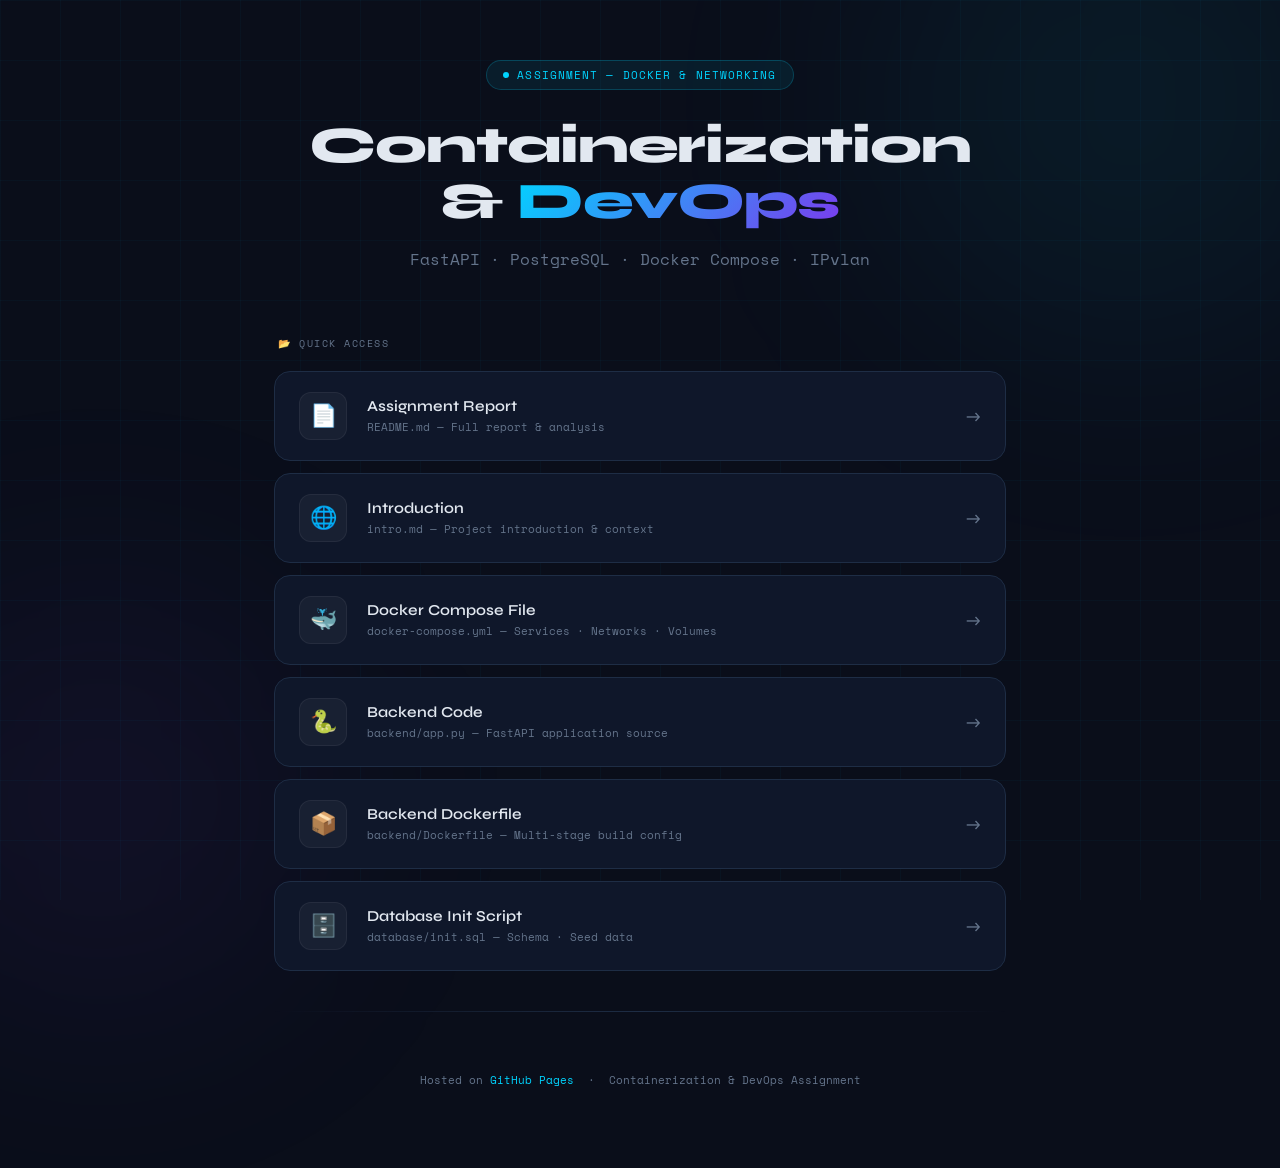
==== commit 8513ad39: "update index.html" ====
--- a/index.html
+++ b/index.html
@@ -30,7 +30,6 @@
     overflow-x: hidden;
   }
 
-  /* Animated grid background */
   body::before {
     content: '';
     position: fixed;
@@ -43,7 +42,6 @@
     z-index: 0;
   }
 
-  /* Glow orbs */
   .orb {
     position: fixed;
     border-radius: 50%;
@@ -68,7 +66,6 @@
     padding: 60px 24px 80px;
   }
 
-  /* Header */
   .header {
     text-align: center;
     margin-bottom: 64px;
@@ -127,7 +124,6 @@
     font-family: 'Space Mono', monospace;
   }
 
-  /* Section label */
   .section-label {
     font-family: 'Space Mono', monospace;
     font-size: 10px;
@@ -139,7 +135,6 @@
     animation: fadeUp 0.8s ease 0.2s both;
   }
 
-  /* Cards grid */
   .cards {
     display: flex;
     flex-direction: column;
@@ -193,18 +188,21 @@
   .card:hover::before { opacity: 1; }
   .card:hover::after { transform: scaleY(1); }
 
-  /* Card colors */
-  .card.web  { --card-accent: #00d4ff; }
-  .card.doc  { --card-accent: #10b981; }
+  .card.web    { --card-accent: #00d4ff; }
+  .card.doc    { --card-accent: #10b981; }
   .card.docker { --card-accent: #3b82f6; }
-  .card.py   { --card-accent: #f59e0b; }
-  .card.sql  { --card-accent: #a855f7; }
-
-  .card:hover.web  { box-shadow: -4px 0 30px rgba(0,212,255,0.1), 0 8px 32px rgba(0,0,0,0.3); }
-  .card:hover.doc  { box-shadow: -4px 0 30px rgba(16,185,129,0.1), 0 8px 32px rgba(0,0,0,0.3); }
-  .card:hover.docker { box-shadow: -4px 0 30px rgba(59,130,246,0.1), 0 8px 32px rgba(0,0,0,0.3); }
-  .card:hover.py   { box-shadow: -4px 0 30px rgba(245,158,11,0.1), 0 8px 32px rgba(0,0,0,0.3); }
-  .card:hover.sql  { box-shadow: -4px 0 30px rgba(168,85,247,0.1), 0 8px 32px rgba(0,0,0,0.3); }
+  .card.py     { --card-accent: #f59e0b; }
+  .card.sql    { --card-accent: #a855f7; }
+  .card.df     { --card-accent: #ec4899; }
+  .card.md     { --card-accent: #06b6d4; }
+
+  .card:hover.web    { box-shadow: -4px 0 30px rgba(0,212,255,0.1),    0 8px 32px rgba(0,0,0,0.3); }
+  .card:hover.doc    { box-shadow: -4px 0 30px rgba(16,185,129,0.1),   0 8px 32px rgba(0,0,0,0.3); }
+  .card:hover.docker { box-shadow: -4px 0 30px rgba(59,130,246,0.1),   0 8px 32px rgba(0,0,0,0.3); }
+  .card:hover.py     { box-shadow: -4px 0 30px rgba(245,158,11,0.1),   0 8px 32px rgba(0,0,0,0.3); }
+  .card:hover.sql    { box-shadow: -4px 0 30px rgba(168,85,247,0.1),   0 8px 32px rgba(0,0,0,0.3); }
+  .card:hover.df     { box-shadow: -4px 0 30px rgba(236,72,153,0.1),   0 8px 32px rgba(0,0,0,0.3); }
+  .card:hover.md     { box-shadow: -4px 0 30px rgba(6,182,212,0.1),    0 8px 32px rgba(0,0,0,0.3); }
 
   .icon-wrap {
     width: 48px; height: 48px;
@@ -248,7 +246,6 @@
     transform: translateX(4px);
   }
 
-  /* Footer */
   .footer {
     margin-top: 60px;
     text-align: center;
@@ -271,15 +268,16 @@
 
   @keyframes fadeUp {
     from { opacity: 0; transform: translateY(24px); }
-    to { opacity: 1; transform: translateY(0); }
-  }
-
-  /* Staggered card animations */
+    to   { opacity: 1; transform: translateY(0); }
+  }
+
   .card:nth-child(1) { animation: fadeUp 0.6s ease 0.35s both; }
   .card:nth-child(2) { animation: fadeUp 0.6s ease 0.45s both; }
   .card:nth-child(3) { animation: fadeUp 0.6s ease 0.55s both; }
   .card:nth-child(4) { animation: fadeUp 0.6s ease 0.65s both; }
   .card:nth-child(5) { animation: fadeUp 0.6s ease 0.75s both; }
+  .card:nth-child(6) { animation: fadeUp 0.6s ease 0.85s both; }
+  .card:nth-child(7) { animation: fadeUp 0.6s ease 0.95s both; }
 </style>
 </head>
 <body>
@@ -299,25 +297,28 @@
 
   <div class="cards">
 
-    <a class="card web" href="https://shreya172004.github.io/Containerization_and_DevOps/" target="_blank">
+    <!-- 1. Assignment Report -->
+    <a class="card doc" href="README.md" target="_blank">
+      <div class="icon-wrap">📄</div>
+      <div class="card-info">
+        <div class="card-title">Assignment Report</div>
+        <div class="card-desc">README.md — Full report & analysis</div>
+      </div>
+      <div class="arrow">→</div>
+    </a>
+
+    <!-- 3. Intro -->
+    <a class="card web" href="intro.md" target="_blank">
       <div class="icon-wrap">🌐</div>
       <div class="card-info">
-        <div class="card-title">Interactive Project Page</div>
-        <div class="card-desc">Live site — Overview · Setup · API · Comparison</div>
-      </div>
-      <div class="arrow">→</div>
-    </a>
-
-    <a class="card doc" href="https://shreya172004.github.io/Containerization_and_DevOps/ASSIGNMENT1/REPORT.html" target="_blank">
-      <div class="icon-wrap">📄</div>
-      <div class="card-info">
-        <div class="card-title">Full Report</div>
-        <div class="card-desc">REPORT.html — Architecture · Analysis · Conclusion</div>
-      </div>
-      <div class="arrow">→</div>
-    </a>
-
-    <a class="card docker" href="https://shreya172004.github.io/Containerization_and_DevOps/docker-compose.yml" target="_blank">
+        <div class="card-title">Introduction</div>
+        <div class="card-desc">intro.md — Project introduction & context</div>
+      </div>
+      <div class="arrow">→</div>
+    </a>
+
+    <!-- 4. Docker Compose -->
+    <a class="card docker" href="docker-compose.yml" target="_blank">
       <div class="icon-wrap">🐳</div>
       <div class="card-info">
         <div class="card-title">Docker Compose File</div>
@@ -326,7 +327,8 @@
       <div class="arrow">→</div>
     </a>
 
-    <a class="card py" href="https://shreya172004.github.io/Containerization_and_DevOps/backend/app.py" target="_blank">
+    <!-- 5. Backend App -->
+    <a class="card py" href="backend/app.py" target="_blank">
       <div class="icon-wrap">🐍</div>
       <div class="card-info">
         <div class="card-title">Backend Code</div>
@@ -335,10 +337,21 @@
       <div class="arrow">→</div>
     </a>
 
-    <a class="card sql" href="https://shreya172004.github.io/Containerization_and_DevOps/database/init.sql" target="_blank">
+    <!-- 6. Backend Dockerfile -->
+    <a class="card df" href="backend/Dockerfile" target="_blank">
+      <div class="icon-wrap">📦</div>
+      <div class="card-info">
+        <div class="card-title">Backend Dockerfile</div>
+        <div class="card-desc">backend/Dockerfile — Multi-stage build config</div>
+      </div>
+      <div class="arrow">→</div>
+    </a>
+
+    <!-- 7. Database Init SQL -->
+    <a class="card sql" href="database/init.sql" target="_blank">
       <div class="icon-wrap">🗄️</div>
       <div class="card-info">
-        <div class="card-title">Database Init</div>
+        <div class="card-title">Database Init Script</div>
         <div class="card-desc">database/init.sql — Schema · Seed data</div>
       </div>
       <div class="arrow">→</div>
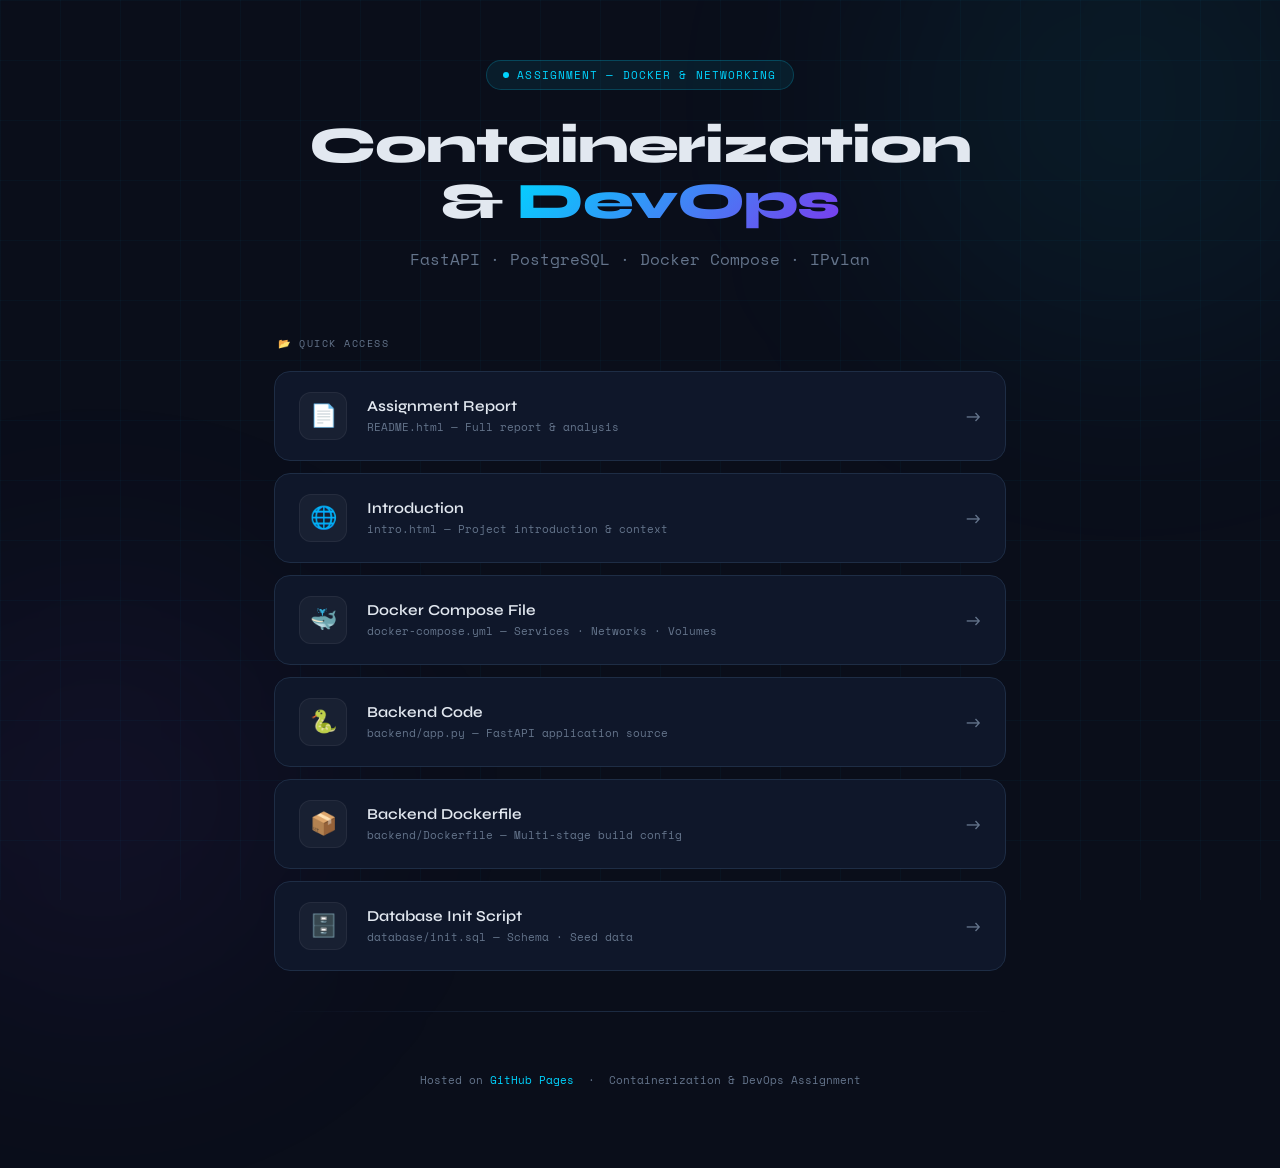
==== commit 8c541e67: "update index.html" ====
--- a/index.html
+++ b/index.html
@@ -298,21 +298,21 @@
   <div class="cards">
 
     <!-- 1. Assignment Report -->
-    <a class="card doc" href="README.md" target="_blank">
+    <a class="card doc" href="README.html" target="_blank">
       <div class="icon-wrap">📄</div>
       <div class="card-info">
         <div class="card-title">Assignment Report</div>
-        <div class="card-desc">README.md — Full report & analysis</div>
+        <div class="card-desc">README.html — Full report & analysis</div>
       </div>
       <div class="arrow">→</div>
     </a>
 
     <!-- 3. Intro -->
-    <a class="card web" href="intro.md" target="_blank">
+    <a class="card web" href="intro.html" target="_blank">
       <div class="icon-wrap">🌐</div>
       <div class="card-info">
         <div class="card-title">Introduction</div>
-        <div class="card-desc">intro.md — Project introduction & context</div>
+        <div class="card-desc">intro.html — Project introduction & context</div>
       </div>
       <div class="arrow">→</div>
     </a>
@@ -328,7 +328,7 @@
     </a>
 
     <!-- 5. Backend App -->
-    <a class="card py" href="backend/app.py" target="_blank">
+    <a class="card py" href="backend/app.html" target="_blank">
       <div class="icon-wrap">🐍</div>
       <div class="card-info">
         <div class="card-title">Backend Code</div>
@@ -338,7 +338,7 @@
     </a>
 
     <!-- 6. Backend Dockerfile -->
-    <a class="card df" href="backend/Dockerfile" target="_blank">
+    <a class="card df" href="C:\Users\jriya\containerization-assignment\backend\Dockerfile" target="_blank">
       <div class="icon-wrap">📦</div>
       <div class="card-info">
         <div class="card-title">Backend Dockerfile</div>
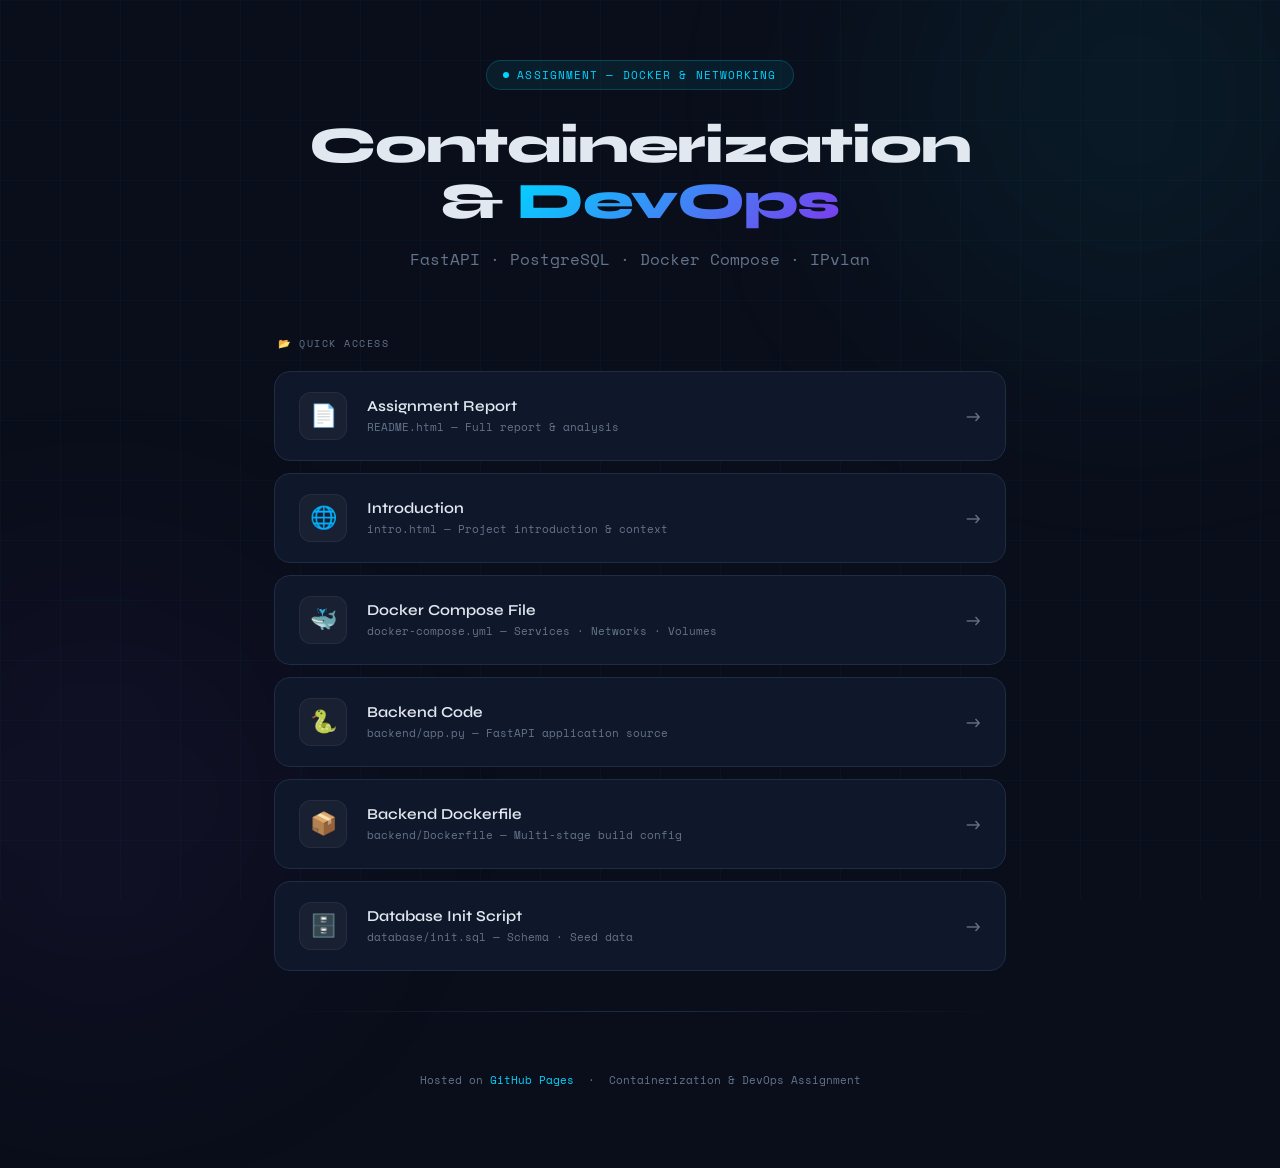
==== commit 350e6319: "update index.html" ====
--- a/index.html
+++ b/index.html
@@ -348,7 +348,7 @@
     </a>
 
     <!-- 7. Database Init SQL -->
-    <a class="card sql" href="database/init.sql" target="_blank">
+    <a class="card sql" href="database/init.html" target="_blank">
       <div class="icon-wrap">🗄️</div>
       <div class="card-info">
         <div class="card-title">Database Init Script</div>
